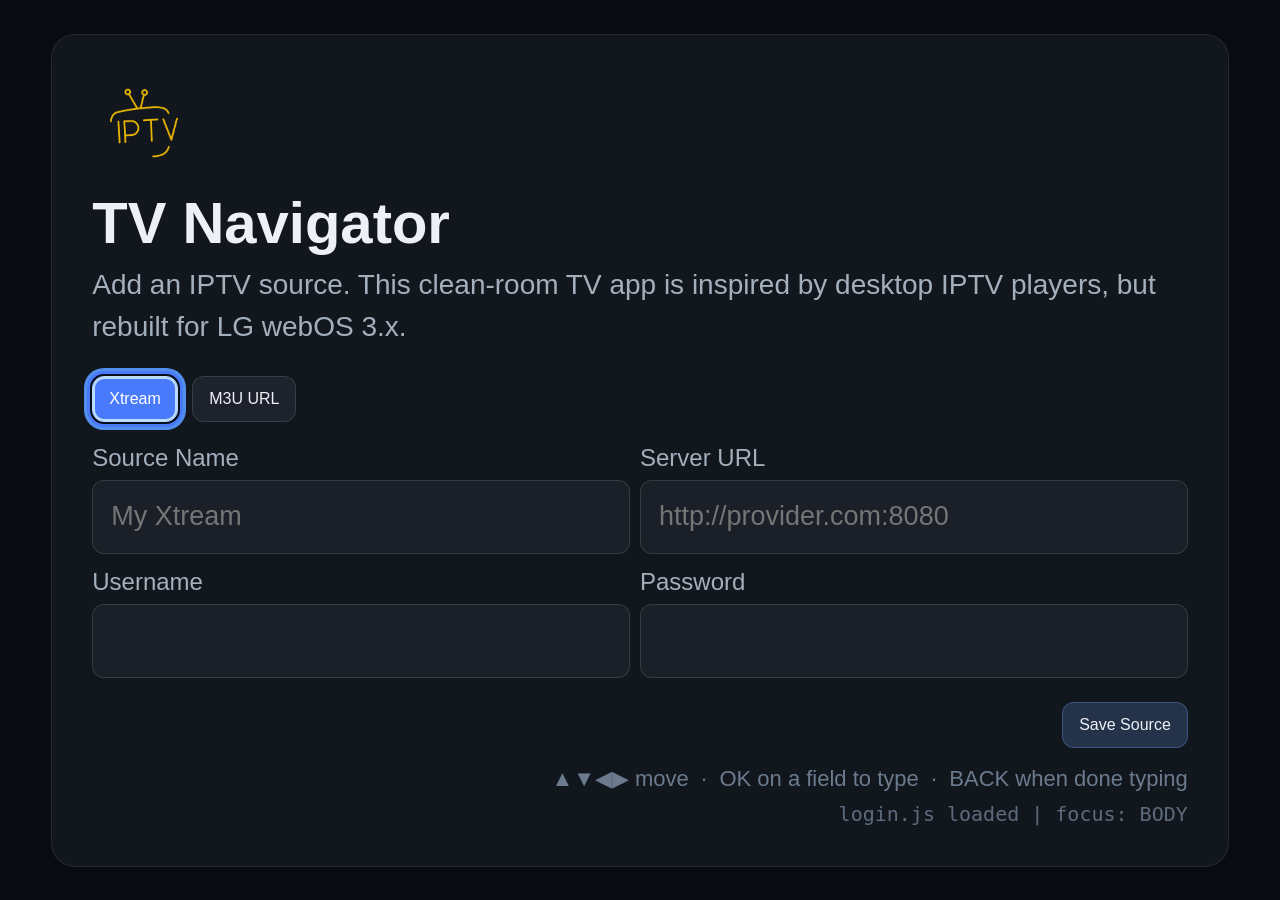
==== index.html @ 977c59f1 "Initial commit: TV Navigator - IPTV player for LG webOS TVs" ====
<!doctype html>
<html lang="en">
  <head>
    <meta charset="UTF-8" />
    <meta name="viewport" content="width=device-width, initial-scale=1" />
    <title>TV Navigator</title>
    <link rel="stylesheet" href="style.css" />
    <!-- On-screen error capture — runs before everything else so any crash is visible on the TV -->
    <script>
      (function () {
        // Collect errors even if the overlay DOM isn't ready yet.
        window.__appErrors = [];

        function showError(msg) {
          window.__appErrors.push(msg);
          try {
            var box = document.getElementById("app-err-overlay");
            if (box) {
              box.style.display = "block";
              var ul = document.getElementById("app-err-list");
              if (ul) {
                var li = document.createElement("li");
                li.textContent = msg;
                ul.appendChild(li);
              }
            }
          } catch (e2) {}
        }

        window.onerror = function (msg, src, line, col) {
          showError("JS ERROR @ " + (src || "?").split("/").pop() + ":" + line + "  " + msg);
          if (window._sd)
            window._sd("ERROR: " + msg + " @ " + (src || "?").split("/").pop() + ":" + line);
          return false;
        };

        // Flush any errors that occurred before the overlay DOM existed.
        window.__flushAppErrors = function () {
          var pending = window.__appErrors;
          window.__appErrors = [];
          for (var i = 0; i < pending.length; i++) {
            showError(pending[i]);
          }
        };
      })();
    </script>
    <script src="polyfills.js"></script>
    <script>
      if (window._sd) window._sd("polyfills OK");
    </script>
    <script src="hls.min.js"></script>
    <script>
      if (window._sd) window._sd("hls.min.js OK");
    </script>
    <script src="mpegts.min.js"></script>
    <script>
      if (window._sd) window._sd("mpegts OK — app.js loading...");
    </script>
    <!-- Redirect to dedicated login page when no source is saved yet -->
    <script>
      (function () {
        try {
          var raw = localStorage.getItem("tvn_sources");
          var arr = raw ? JSON.parse(raw) : [];
          if (!arr || !arr.length) {
            window.location.replace("login.html");
          }
        } catch (e) {
          window.location.replace("login.html");
        }
      })();
    </script>
  </head>
  <body>
    <!-- STATIC diagnostic panel — visible immediately, before any JS runs.
         app.js hides it once init completes successfully. -->
    <div
      id="static-diag"
      style="
        position: fixed;
        top: 0;
        left: 0;
        right: 0;
        bottom: 0;
        z-index: 99999;
        background: #0a0e14;
        padding: 60px 80px;
        overflow-y: auto;
      "
    >
      <div style="color: #4af; font: bold 42px sans-serif; margin-bottom: 24px">TV Navigator</div>
      <div
        id="static-diag-status"
        style="color: #7fffd4; font: 30px monospace; margin-bottom: 20px"
      >
        Loading scripts...
      </div>
      <div style="color: #888; font: 24px sans-serif; margin-bottom: 30px">
        If this stays visible, JavaScript is not running. Check install.
      </div>
      <ul
        id="static-diag-log"
        style="
          list-style: none;
          padding: 0;
          margin: 0;
          font: 26px monospace;
          color: #ffe4b5;
          line-height: 1.8;
        "
      ></ul>
    </div>
    <script>
      (function () {
        function sd(msg) {
          var el = document.getElementById("static-diag-status");
          if (el) el.textContent = msg;
          var ul = document.getElementById("static-diag-log");
          if (ul) {
            var li = document.createElement("li");
            li.textContent = msg;
            ul.appendChild(li);
          }
        }
        window._sd = sd;
        sd("polyfills loading...");
      })();
    </script>

    <!-- On-screen error overlay — flush any errors that fired before this DOM existed -->
    <div
      id="app-err-overlay"
      style="
        display: none;
        position: fixed;
        top: 0;
        left: 0;
        right: 0;
        bottom: 0;
        z-index: 9999;
        background: rgba(0, 0, 0, 0.92);
        overflow-y: auto;
        padding: 40px;
      "
    >
      <div style="color: #ff9aa2; font-size: 34px; font-weight: 700; margin-bottom: 20px">
        TV Navigator — Startup Error
      </div>
      <div style="color: #aaa; font-size: 22px; margin-bottom: 24px">
        Read this off the screen and send it. Press BACK to try dismissing.
      </div>
      <ul
        id="app-err-list"
        style="
          list-style: none;
          padding: 0;
          margin: 0;
          color: #ffcc88;
          font-size: 28px;
          font-family: monospace;
          line-height: 1.7;
        "
      ></ul>
    </div>
    <script>
      if (window.__flushAppErrors) window.__flushAppErrors();
    </script>
    <!--
    SOURCE MODAL COMMENTED OUT — login now handled by login.html (separate page).
    Keeping this markup here for reference / future edit-source re-use.

    <div id="source-modal" class="modal open">
      <div class="modal-card source-card">
        <div class="source-card-head">
          <div>
            <div class="brand-mark">
              <img class="brand-logo" src="new-logo.png" alt="IPTV logo" />
            </div>
            <h1>TV Navigator</h1>
            <p>
              Add an IPTV source. This clean-room TV app is inspired by desktop
              IPTV players, but rebuilt for LG webOS 3.x.
            </p>
          </div>
        </div>
        <div class="modal-tabs">
          <button
            class="tab-btn active focusable"
            type="button"
            data-source-tab="xtream"
            tabindex="0"
          >
            Xtream
          </button>
          <button
            class="tab-btn focusable"
            type="button"
            data-source-tab="m3u"
            tabindex="0"
          >
            M3U URL
          </button>
        </div>
        <div id="source-error" class="source-error"></div>
        <div id="source-form-xtream" class="source-form-block active">
          <div class="field-row">
            <div class="field">
              <label for="src-name">Source Name</label>
              <input
                id="src-name"
                class="focusable"
                type="text"
                tabindex="0"
                placeholder="My Xtream"
              />
            </div>
            <div class="field">
              <label for="src-server">Server URL</label>
              <input
                id="src-server"
                class="focusable"
                type="text"
                tabindex="0"
                placeholder="http://provider.com:8080"
              />
            </div>
          </div>
          <div class="field-row">
            <div class="field">
              <label for="src-user">Username</label>
              <input id="src-user" class="focusable" type="text" tabindex="0" />
            </div>
            <div class="field">
              <label for="src-pass">Password</label>
              <input
                id="src-pass"
                class="focusable"
                type="password"
                tabindex="0"
              />
            </div>
          </div>
        </div>
        <div id="source-form-m3u" class="source-form-block">
          <div class="field-row">
            <div class="field">
              <label for="m3u-name">Source Name</label>
              <input
                id="m3u-name"
                class="focusable"
                type="text"
                tabindex="0"
                placeholder="Remote Playlist"
              />
            </div>
            <div class="field field-wide">
              <label for="m3u-url">M3U URL</label>
              <input
                id="m3u-url"
                class="focusable"
                type="text"
                tabindex="0"
                placeholder="https://example.com/playlist.m3u8"
              />
            </div>
          </div>
          <div class="field-row">
            <div class="field field-wide">
              <label for="m3u-user-agent">Custom User-Agent (optional)</label>
              <input
                id="m3u-user-agent"
                class="focusable"
                type="text"
                tabindex="0"
                placeholder="Mozilla/5.0"
              />
            </div>
          </div>
        </div>
        <div class="modal-actions">
          <button
            id="source-cancel"
            class="btn focusable"
            type="button"
            tabindex="0"
          >
            Close
          </button>
          <button
            id="source-save"
            class="btn primary focusable"
            type="button"
            tabindex="0"
          >
            Save Source
          </button>
        </div>
      </div>
    </div>
    END SOURCE MODAL COMMENT -->

    <!-- Stub elements that app.js still references by ID so it doesn't throw -->
    <div id="source-modal" class="modal" style="display: none" aria-hidden="true">
      <div class="modal-card source-card">
        <div class="modal-tabs" style="display: none">
          <button class="tab-btn active" type="button" data-source-tab="xtream" tabindex="-1">
            Xtream
          </button>
          <button class="tab-btn" type="button" data-source-tab="m3u" tabindex="-1">M3U URL</button>
        </div>
        <div id="source-error" class="source-error"></div>
        <div id="source-form-xtream" class="source-form-block active">
          <div class="field-row">
            <div class="field">
              <input id="src-name" type="text" tabindex="-1" />
            </div>
            <div class="field">
              <input id="src-server" type="text" tabindex="-1" />
            </div>
          </div>
          <div class="field-row">
            <div class="field">
              <input id="src-user" type="text" tabindex="-1" />
            </div>
            <div class="field">
              <input id="src-pass" type="password" tabindex="-1" />
            </div>
          </div>
        </div>
        <div id="source-form-m3u" class="source-form-block">
          <div class="field-row">
            <div class="field">
              <input id="m3u-name" type="text" tabindex="-1" />
            </div>
            <div class="field">
              <input id="m3u-url" type="text" tabindex="-1" />
            </div>
          </div>
          <div class="field-row">
            <div class="field">
              <input id="m3u-user-agent" type="text" tabindex="-1" />
            </div>
          </div>
        </div>
        <div class="modal-actions">
          <button id="source-cancel" class="btn" type="button" tabindex="-1">Close</button>
          <button id="source-save" class="btn primary" type="button" tabindex="-1">
            Save Source
          </button>
        </div>
      </div>
    </div>

    <div id="confirm-modal" class="modal">
      <div class="modal-card confirm-card">
        <h2 id="confirm-title">Confirm action</h2>
        <p id="confirm-message" class="muted"></p>
        <div class="modal-actions confirm-actions">
          <button id="confirm-cancel" class="btn focusable" type="button" tabindex="0">
            Cancel
          </button>
          <button id="confirm-ok" class="btn danger focusable" type="button" tabindex="0">
            Confirm
          </button>
        </div>
      </div>
    </div>

    <div id="app-shell">
      <aside id="rail">
        <div class="rail-brand">
          <img class="brand-logo" src="new-logo.png" alt="IPTV logo" />
        </div>
        <button class="rail-btn focusable active" data-view="home" tabindex="0">
          <span class="ic" aria-hidden="true"
            ><svg class="ic-svg" viewBox="0 0 24 24" focusable="false">
              <path d="M4 11l8-7 8 7"></path>
              <path d="M6.5 10v9h11v-9"></path></svg></span
          ><span>Home</span>
        </button>
        <button class="rail-btn focusable" data-view="live" tabindex="0">
          <span class="ic" aria-hidden="true"
            ><svg class="ic-svg" viewBox="0 0 24 24" focusable="false">
              <rect x="2.5" y="5" width="19" height="13" rx="2"></rect>
              <path d="M10 9.5l5 3-5 3v-6z"></path></svg></span
          ><span>Live</span>
        </button>
        <button class="rail-btn focusable" data-view="movies" tabindex="0">
          <span class="ic" aria-hidden="true"
            ><svg class="ic-svg" viewBox="0 0 24 24" focusable="false">
              <rect x="3" y="5" width="18" height="14" rx="2"></rect>
              <path d="M8 5v14"></path>
              <path d="M16 5v14"></path>
              <path d="M3 12h18"></path></svg></span
          ><span>Movies</span>
        </button>
        <button class="rail-btn focusable" data-view="series" tabindex="0">
          <span class="ic" aria-hidden="true"
            ><svg class="ic-svg" viewBox="0 0 24 24" focusable="false">
              <rect x="4" y="5" width="16" height="3" rx="1"></rect>
              <rect x="4" y="10.5" width="16" height="3" rx="1"></rect>
              <rect x="4" y="16" width="16" height="3" rx="1"></rect></svg></span
          ><span>Series</span>
        </button>
        <button class="rail-btn focusable" data-view="favorites" tabindex="0">
          <span class="ic" aria-hidden="true"
            ><svg class="ic-svg" viewBox="0 0 24 24" focusable="false">
              <path
                d="M12 3.8l2.6 5.2 5.8.9-4.2 4 1 5.7-5.2-2.7-5.2 2.7 1-5.7-4.2-4 5.8-.9z"
              ></path></svg></span
          ><span>Favorites</span>
        </button>
        <button class="rail-btn focusable" data-view="history" tabindex="0">
          <span class="ic" aria-hidden="true"
            ><svg class="ic-svg" viewBox="0 0 24 24" focusable="false">
              <path d="M3 12a9 9 0 1 0 3-6.7"></path>
              <path d="M3 4v4h4"></path>
              <path d="M12 7v5l3 2"></path></svg></span
          ><span>History</span>
        </button>
        <div class="rail-spacer"></div>
        <button class="rail-btn focusable" data-view="settings" tabindex="0">
          <span class="ic" aria-hidden="true"
            ><svg class="ic-svg" viewBox="0 0 24 24" focusable="false">
              <circle cx="12" cy="12" r="3.2"></circle>
              <path d="M12 3v2.2"></path>
              <path d="M12 18.8V21"></path>
              <path d="M3 12h2.2"></path>
              <path d="M18.8 12H21"></path>
              <path d="M5.7 5.7l1.6 1.6"></path>
              <path d="M16.7 16.7l1.6 1.6"></path>
              <path d="M18.3 5.7l-1.6 1.6"></path>
              <path d="M7.3 16.7l-1.6 1.6"></path></svg></span
          ><span>Settings</span>
        </button>
        <button class="rail-btn focusable" id="logout-btn" tabindex="0">
          <span class="ic" aria-hidden="true"
            ><svg class="ic-svg" viewBox="0 0 24 24" focusable="false">
              <path d="M14 4h4a2 2 0 0 1 2 2v12a2 2 0 0 1-2 2h-4"></path>
              <path d="M9 8l-4 4 4 4"></path>
              <path d="M5 12h10"></path></svg></span
          ><span>Exit</span>
        </button>
      </aside>

      <main id="main">
        <header id="topbar">
          <div class="topbar-left">
            <button id="source-menu-btn" class="source-btn focusable" type="button" tabindex="0">
              No source
            </button>
            <div id="source-menu" class="source-menu"></div>
            <div class="search-wrap">
              <span class="search-ic"
                ><svg
                  class="icon-svg"
                  viewBox="0 0 24 24"
                  aria-hidden="true"
                  focusable="false"
                >
                  <circle cx="11" cy="11" r="7"></circle>
                  <path d="M20 20l-4.2-4.2"></path>
                </svg></span
              >
              <input
                id="global-search"
                class="focusable"
                type="text"
                tabindex="0"
                placeholder="Search Movies, Live and Series..."
              />
            </div>
          </div>
          <div class="topbar-right topbar-clock">
            <div id="topbar-time-value" class="topbar-time-value">12:00:00 AM</div>
            <div id="topbar-date-value" class="topbar-date-value">Sun, 1 Jan 1970</div>
          </div>
        </header>

        <div id="sync-progress" class="sync-progress hidden">
          <div class="sync-progress-top">
            <span id="sync-progress-label">Syncing</span>
            <span id="sync-progress-count">0 / 0</span>
          </div>
          <div class="sync-progress-track">
            <div id="sync-progress-fill" class="sync-progress-fill"></div>
          </div>
        </div>

        <section id="workspace"></section>
      </main>
    </div>

    <div id="overlay-player" class="overlay-player">
      <video id="overlay-video" autoplay></video>
      <div id="overlay-status" class="overlay-status"></div>
      <div id="overlay-caption" class="overlay-caption" style="display: none">
        <div class="overlay-caption-inner"></div>
      </div>
      <div id="overlay-head" class="overlay-head">
        <div id="overlay-title">Now Playing</div>
        <div id="overlay-subtitle"></div>
      </div>
      <div id="overlay-controls" class="overlay-controls">
        <div class="overlay-progress">
          <div id="overlay-progress-fill" class="overlay-progress-fill"></div>
        </div>
        <div class="overlay-times">
          <span id="overlay-current-time">00:00</span>
          <span>/</span>
          <span id="overlay-total-time">00:00</span>
        </div>
        <div class="overlay-buttons">
          <button
            id="overlay-prev"
            class="btn icon-only focusable"
            type="button"
            tabindex="0"
            title="Previous"
          >
            ⏮
          </button>
          <button
            id="overlay-rew"
            class="btn icon-only focusable"
            type="button"
            tabindex="0"
            title="Rewind 15 seconds"
          >
            ⏪
          </button>
          <button
            id="overlay-playpause"
            class="btn primary icon-only focusable"
            type="button"
            tabindex="0"
            title="Pause"
          >
            ⏯
          </button>
          <button
            id="overlay-fwd"
            class="btn icon-only focusable"
            type="button"
            tabindex="0"
            title="Forward 15 seconds"
          >
            ⏩
          </button>
          <button
            id="overlay-subtitle-btn"
            class="btn icon-only focusable"
            type="button"
            tabindex="0"
            title="Subtitles"
          >
            CC
          </button>
          <button
            id="overlay-quality-btn"
            class="btn icon-only focusable"
            type="button"
            tabindex="0"
            title="Video quality"
          >
            AUTO
          </button>
          <button
            id="overlay-fullscreen-btn"
            class="btn icon-only focusable"
            type="button"
            tabindex="0"
            title="Fullscreen"
          >
            ⛶
          </button>
          <button
            id="overlay-next"
            class="btn icon-only focusable"
            type="button"
            tabindex="0"
            title="Next"
          >
            ⏭
          </button>
          <button
            id="overlay-favorite"
            class="btn icon-only focusable"
            type="button"
            tabindex="0"
            title="Favorite"
          >
            ☆
          </button>
          <button
            id="overlay-close"
            class="btn icon-only focusable"
            type="button"
            tabindex="0"
            title="Close"
          >
            ✕
          </button>
        </div>
        <div id="overlay-hint" class="overlay-hint">
          Arrow keys move focus · OK activate · CH +/- switch channel · Back close
        </div>
      </div>
    </div>

    <script src="app.js"></script>
  </body>
</html>
---- style.css ----
html,
body {
  margin: 0;
  padding: 0;
  width: 100%;
  height: 100%;
  max-width: 100%;
  max-height: 100%;
  overflow: hidden;
  overscroll-behavior: none;
  background: #10151d;
  color: #edf1f7;
  font-family: "Segoe UI", Arial, sans-serif;
}

* {
  -webkit-box-sizing: border-box;
  box-sizing: border-box;
}

body {
  background:
    radial-gradient(circle at 12% 15%, rgba(48, 92, 148, 0.22), transparent 25%),
    radial-gradient(circle at 80% 0%, rgba(240, 132, 42, 0.16), transparent 20%),
    linear-gradient(180deg, #141923 0%, #0f131a 100%);
}

button,
input {
  font-family: inherit;
}

.focusable:focus,
.rail-btn:focus,
.btn:focus,
.icon-btn:focus,
.source-btn:focus,
.tab-btn:focus,
.channel-card:focus,
.content-card:focus,
.category-btn:focus,
input:focus {
  outline: none;
  border-color: rgba(104, 156, 232, 0.94) !important;
  -webkit-box-shadow: 0 0 0 4px rgba(104, 156, 232, 0.22);
  box-shadow: 0 0 0 4px rgba(104, 156, 232, 0.22);
}

.hidden {
  display: none !important;
}

#app-shell {
  width: 100%;
  height: 100%;
  position: fixed;
  top: 0;
  right: 0;
  bottom: 0;
  left: 0;
  overflow: hidden;
  display: -webkit-box;
  display: -webkit-flex;
  display: flex;
}

#rail {
  width: 136px;
  background: rgba(14, 18, 24, 0.96);
  border-right: 1px solid rgba(255, 255, 255, 0.08);
  display: -webkit-box;
  display: -webkit-flex;
  display: flex;
  -webkit-box-orient: vertical;
  -webkit-flex-direction: column;
  flex-direction: column;
  -webkit-box-align: center;
  -webkit-align-items: center;
  align-items: center;
  padding: 24px 0 14px;
  -webkit-flex-shrink: 0;
  flex-shrink: 0;
  position: -webkit-sticky;
  position: sticky;
  top: 0;
  height: 100vh;
  z-index: 20;
}

.rail-brand,
.brand-mark {
  width: 104px;
  height: 104px;
  border-radius: 16px;
  background: transparent;
  border: none;
  overflow: hidden;
  display: -webkit-box;
  display: -webkit-flex;
  display: flex;
  -webkit-box-pack: center;
  -webkit-justify-content: center;
  justify-content: center;
  -webkit-box-align: center;
  -webkit-align-items: center;
  align-items: center;
}

.brand-logo {
  width: 100%;
  height: 100%;
  object-fit: contain;
  display: block;
  margin: 0 auto;
}

.rail-brand {
  margin-bottom: 16px;
}

.rail-btn {
  width: 108px;
  min-height: 96px;
  margin-bottom: 8px;
  border: 1px solid transparent;
  border-radius: 18px;
  background: transparent;
  color: #9aa2ad;
  cursor: pointer;
  display: -webkit-box;
  display: -webkit-flex;
  display: flex;
  -webkit-box-orient: vertical;
  -webkit-flex-direction: column;
  flex-direction: column;
  -webkit-box-pack: center;
  -webkit-justify-content: center;
  justify-content: center;
  -webkit-box-align: center;
  -webkit-align-items: center;
  align-items: center;
  font-size: 16px;
}

.rail-btn .ic {
  display: -webkit-box;
  display: -webkit-flex;
  display: flex;
  -webkit-box-pack: center;
  -webkit-justify-content: center;
  justify-content: center;
  -webkit-box-align: center;
  -webkit-align-items: center;
  align-items: center;
  font-size: 34px;
  line-height: 1;
  margin-bottom: 6px;
}

.ic-svg,
.icon-svg {
  display: block;
  width: 1em;
  height: 1em;
  stroke: currentColor;
  fill: none;
  stroke-width: 2;
  stroke-linecap: round;
  stroke-linejoin: round;
}

.icon-svg.icon-solid {
  fill: currentColor;
  stroke: none;
}

.rail-btn .ic .ic-svg {
  width: 34px;
  height: 34px;
}

.rail-btn.active {
  color: #f0f4fb;
  background: rgba(75, 97, 139, 0.28);
  border-color: rgba(104, 156, 232, 0.22);
}

.rail-spacer {
  -webkit-flex: 1;
  flex: 1;
}

#main {
  -webkit-flex: 1;
  flex: 1;
  min-width: 0;
  min-height: 0;
  overflow: hidden;
  display: -webkit-box;
  display: -webkit-flex;
  display: flex;
  -webkit-box-orient: vertical;
  -webkit-flex-direction: column;
  flex-direction: column;
}

#topbar {
  height: 88px;
  padding: 0 24px;
  border-bottom: 1px solid rgba(255, 255, 255, 0.08);
  background: rgba(17, 22, 29, 0.92);
  display: -webkit-box;
  display: -webkit-flex;
  display: flex;
  -webkit-box-pack: justify;
  -webkit-justify-content: space-between;
  justify-content: space-between;
  -webkit-box-align: center;
  -webkit-align-items: center;
  align-items: center;
}

.topbar-left,
.topbar-right,
.field-row,
.modal-actions,
.overlay-buttons,
.overlay-times,
.inline-player-actions,
.detail-actions,
.home-hero-row,
.stats-row {
  display: -webkit-box;
  display: -webkit-flex;
  display: flex;
  -webkit-box-align: center;
  -webkit-align-items: center;
  align-items: center;
}

.topbar-left {
  position: relative;
}

.topbar-clock {
  text-align: right;
  -webkit-box-orient: vertical;
  -webkit-box-direction: normal;
  -webkit-flex-direction: column;
  flex-direction: column;
  -webkit-box-align: end;
  -webkit-align-items: flex-end;
  align-items: flex-end;
  min-width: 250px;
}

.topbar-time-value {
  font-size: 28px;
  font-weight: 700;
  color: #eef3ff;
  line-height: 1;
  letter-spacing: 0.5px;
}

.topbar-date-value {
  margin-top: 4px;
  font-size: 14px;
  color: #aeb9c9;
}

.source-btn,
.icon-btn,
.btn,
.tab-btn,
.category-btn,
.segment-btn {
  border: 1px solid rgba(255, 255, 255, 0.12);
  background: rgba(31, 36, 45, 0.96);
  color: #edf1f7;
  border-radius: 12px;
  cursor: pointer;
}

.source-btn {
  width: 300px;
  min-width: 300px;
  height: 54px;
  padding: 0 14px;
  text-align: left;
  font-size: 17px;
}

.search-wrap {
  width: 700px;
  height: 62px;
  margin-left: 10px;
  border-radius: 12px;
  border: 2px solid rgba(255, 255, 255, 0.18);
  background: rgba(23, 27, 35, 0.96);
  display: -webkit-box;
  display: -webkit-flex;
  display: flex;
  -webkit-box-align: center;
  -webkit-align-items: center;
  align-items: center;
  padding: 0 16px;
}

.search-wrap:focus-within {
  border-color: rgba(104, 156, 232, 0.94);
  -webkit-box-shadow: 0 0 0 4px rgba(104, 156, 232, 0.22);
  box-shadow: 0 0 0 4px rgba(104, 156, 232, 0.22);
}

.search-ic {
  color: #dce8ff;
  margin-right: 14px;
  width: 34px;
  height: 100%;
  display: -webkit-box;
  display: -webkit-flex;
  display: flex;
  -webkit-box-align: center;
  -webkit-align-items: center;
  align-items: center;
  -webkit-box-pack: center;
  -webkit-justify-content: center;
  justify-content: center;
  -webkit-flex-shrink: 0;
  flex-shrink: 0;
  font-size: 34px;
  font-weight: 700;
  line-height: 1;
  -webkit-transform: translateY(-1px);
  transform: translateY(-1px);
}

.search-ic .icon-svg {
  width: 30px;
  height: 30px;
  stroke-width: 2.4;
}

#global-search {
  width: 100%;
  height: 100%;
  border: none;
  border-radius: 10px;
  background: transparent;
  color: #edf1f7;
  font-size: 26px;
  padding: 0 8px;
}

#global-search:focus {
  border-color: transparent !important;
  -webkit-box-shadow: none !important;
  box-shadow: none !important;
}

.icon-btn,
.btn,
.tab-btn,
.category-btn,
.segment-btn {
  min-height: 46px;
  padding: 0 16px;
  font-size: 16px;
  /* webOS 3.x: explicit pointer-events ensures magic-remote clicks register */
  pointer-events: auto;
  /* webOS 3.x: nav-selectable hint for spatial navigator */
  -webkit-user-select: none;
  user-select: none;
}

.icon-btn {
  min-width: 46px;
  padding: 0;
  margin-left: 10px;
}

.btn.primary,
.tab-btn.active,
.segment-btn.active {
  background: rgba(62, 88, 137, 0.42);
  border-color: rgba(104, 156, 232, 0.34);
}

.btn.danger {
  background: rgba(145, 46, 58, 0.5);
  border-color: rgba(240, 106, 120, 0.45);
  color: #ffe8eb;
}

#workspace {
  -webkit-flex: 1;
  flex: 1;
  min-height: 0;
  overflow: hidden;
  position: relative;
}

#workspace > .split-layout,
#workspace > .home-wrap,
#workspace > .empty-state,
#workspace > .status-box {
  position: absolute;
  top: 0;
  right: 0;
  bottom: 0;
  left: 0;
}

.sync-progress {
  margin: 12px 24px 0;
  padding: 14px 16px;
  border-radius: 10px;
  border: 1px solid rgba(255, 255, 255, 0.12);
  background: rgba(17, 22, 30, 0.92);
}

.sync-progress-top {
  display: -webkit-box;
  display: -webkit-flex;
  display: flex;
  -webkit-box-pack: justify;
  -webkit-justify-content: space-between;
  justify-content: space-between;
  font-size: 22px;
  color: #c3cbd8;
  margin-bottom: 6px;
}

.sync-progress-track {
  height: 12px;
  border-radius: 999px;
  background: rgba(255, 255, 255, 0.1);
  overflow: hidden;
}

.sync-progress-fill {
  height: 100%;
  width: 0%;
  background: linear-gradient(90deg, #66a8f5, #8fd67d);
}

.empty-state,
.status-box {
  height: 100%;
  display: -webkit-box;
  display: -webkit-flex;
  display: flex;
  -webkit-box-orient: vertical;
  -webkit-flex-direction: column;
  flex-direction: column;
  -webkit-box-pack: center;
  -webkit-justify-content: center;
  justify-content: center;
  -webkit-box-align: center;
  -webkit-align-items: center;
  align-items: center;
  color: #a7b2c0;
  text-align: center;
}

.empty-state p,
.status-box p {
  margin: 0;
  font-size: 28px;
  font-weight: 600;
  line-height: 1.35;
}

.empty-state h2,
.status-box h2 {
  margin: 0 0 8px;
  font-size: 32px;
  color: #eef2f7;
}

.home-wrap {
  padding: 24px;
  height: 100%;
  overflow-y: auto;
}

.home-hero-row {
  margin-bottom: 20px;
}

.hero-panel {
  width: 33%;
  margin-right: 1.5%;
  min-height: 180px;
  border-radius: 20px;
  padding: 24px;
  background: rgba(24, 30, 40, 0.96);
  border: 1px solid rgba(255, 255, 255, 0.08);
}

.hero-panel:last-child {
  margin-right: 0;
}

.hero-panel h2,
.section-title {
  margin: 0 0 8px;
}

.series-page-title {
  font-size: 36px;
  font-weight: 700;
  line-height: 1.18;
}

.hero-panel p,
.section-subtitle,
.muted {
  color: #a4afbc;
}

.stats-row {
  margin-bottom: 22px;
}

.home-top-shell {
  border-radius: 20px;
  border: 1px solid rgba(255, 255, 255, 0.08);
  background:
    linear-gradient(
      160deg,
      rgba(60, 72, 98, 0.18) 0%,
      rgba(30, 34, 47, 0.1) 38%,
      rgba(16, 20, 28, 0.08) 100%
    ),
    rgba(19, 24, 33, 0.9);
  padding: 16px;
  margin-bottom: 20px;
}

.home-top-head {
  display: -webkit-box;
  display: -webkit-flex;
  display: flex;
  -webkit-box-pack: justify;
  -webkit-justify-content: space-between;
  justify-content: space-between;
  -webkit-box-align: center;
  -webkit-align-items: center;
  align-items: center;
  margin-bottom: 14px;
}

.home-top-head-title {
  -webkit-flex: 1;
  flex: 1;
  font-size: 20px;
  font-weight: 700;
  letter-spacing: 0.4px;
  color: #edf1f7;
}

.home-top-expiry {
  display: -webkit-box;
  display: -webkit-flex;
  display: flex;
  -webkit-box-pack: justify;
  -webkit-justify-content: space-between;
  justify-content: space-between;
  -webkit-box-align: center;
  -webkit-align-items: center;
  align-items: center;
  min-width: 330px;
  margin-left: 24px;
  background: rgba(255, 255, 255, 0.06);
  border: 1px solid rgba(255, 255, 255, 0.1);
  border-radius: 10px;
  padding: 10px 16px;
  -webkit-flex-shrink: 0;
  flex-shrink: 0;
}

.home-top-expiry-label {
  font-size: 15px;
  font-weight: 600;
  color: #8a96a8;
  text-transform: uppercase;
  letter-spacing: 0.5px;
}

.home-top-expiry-value {
  font-size: 20px;
  font-weight: 700;
  color: #edf1f7;
}

.home-time-wrap {
  text-align: right;
}

.home-time-value {
  font-size: 36px;
  font-weight: 700;
  color: #f2f6ff;
  line-height: 1;
}

.home-date-value {
  margin-top: 4px;
  font-size: 14px;
  color: #adb8c7;
}

.home-top-grid {
  display: -webkit-box;
  display: -webkit-flex;
  display: flex;
}

.home-top-card {
  width: 32.2%;
  margin-right: 1.7%;
  border-radius: 16px;
  border: 1px solid rgba(255, 255, 255, 0.08);
  background: rgba(20, 25, 36, 0.86);
  padding: 10px;
}

.home-top-card:last-child {
  margin-right: 0;
}

.home-top-open {
  position: relative;
  width: 100%;
  min-height: 116px;
  border: 1px solid rgba(255, 255, 255, 0.08);
  border-radius: 12px;
  background: rgba(14, 19, 28, 0.82);
  color: #edf1f7;
  text-align: left;
  padding: 12px 68px 12px 12px;
}

.home-top-title {
  font-size: 18px;
  font-weight: 700;
  letter-spacing: 0.35px;
  color: #d7deeb;
}

.home-top-title-row {
  display: -webkit-box;
  display: -webkit-flex;
  display: flex;
  -webkit-box-align: center;
  -webkit-align-items: center;
  align-items: center;
}

.home-top-icon {
  width: 44px;
  height: 44px;
  border: none;
  background: transparent;
  margin-right: 10px;
  font-size: 30px;
  color: #dce9ff;
  line-height: 42px;
  text-align: center;
}

.home-top-icon .icon-svg {
  width: 100%;
  height: 100%;
}

.home-top-icon-right {
  position: absolute;
  right: 12px;
  top: 50%;
  width: 58px;
  height: 58px;
  margin-right: 0;
  font-size: 38px;
  line-height: 56px;
  -webkit-transform: translateY(-50%);
  transform: translateY(-50%);
}

.home-top-count {
  margin-top: 10px;
  font-size: 34px;
  font-weight: 800;
  color: #ffffff;
  line-height: 1;
}

.home-top-meta {
  margin-top: 10px;
  font-size: 13px;
  color: #9facbe;
}

.home-top-meta-ic {
  display: inline-block;
  margin-right: 6px;
  font-size: 12px;
  color: #8bb6ff;
  vertical-align: baseline;
}

.home-top-meta-ic .icon-svg {
  width: 12px;
  height: 12px;
  vertical-align: -2px;
}

.home-top-refresh {
  width: 100%;
  margin-top: 8px;
  min-height: 40px;
  font-size: 18px;
  font-weight: 700;
  display: -webkit-box;
  display: -webkit-flex;
  display: flex;
  -webkit-box-pack: center;
  -webkit-justify-content: center;
  justify-content: center;
  -webkit-box-align: center;
  -webkit-align-items: center;
  align-items: center;
}

.home-top-refresh .icon-svg,
.section-toolbar .btn .icon-svg {
  width: 16px;
  height: 16px;
}

.stat-card {
  width: 24%;
  margin-right: 1.333%;
  border-radius: 18px;
  padding: 16px;
  background: rgba(20, 26, 35, 0.92);
  border: 1px solid rgba(255, 255, 255, 0.08);
}

.stat-card:last-child {
  margin-right: 0;
}

.stat-value {
  font-size: 28px;
  font-weight: 700;
}

.shelf {
  margin-bottom: 20px;
}

.shelf-head {
  display: -webkit-box;
  display: -webkit-flex;
  display: flex;
  -webkit-box-pack: justify;
  -webkit-justify-content: space-between;
  justify-content: space-between;
  margin-bottom: 10px;
}

.shelf-row,
.episode-row {
  display: -webkit-box;
  display: -webkit-flex;
  display: flex;
  overflow-x: auto;
  padding: 12px 12px 12px;
}

.shelf-row .poster-card,
.episode-row .poster-card {
  -webkit-flex: 0;
  -webkit-flex-basis: 196px;
  flex: 0 0 196px;
  -webkit-flex-shrink: 0;
  flex-shrink: 0;
}

.shelf-row::-webkit-scrollbar,
.episode-row::-webkit-scrollbar,
.category-pane::-webkit-scrollbar,
.list-pane::-webkit-scrollbar,
.detail-pane::-webkit-scrollbar,
.modal-card::-webkit-scrollbar,
.home-wrap::-webkit-scrollbar,
.grid-pane::-webkit-scrollbar,
.source-menu::-webkit-scrollbar {
  width: 0;
  height: 0;
}

.split-layout {
  height: 100%;
  min-height: 0;
  overflow: hidden;
  display: -webkit-box;
  display: -webkit-flex;
  display: flex;
}

.category-pane {
  width: 320px;
  -webkit-flex-shrink: 0;
  flex-shrink: 0;
  min-height: 0;
  overflow: hidden;
  display: -webkit-box;
  display: -webkit-flex;
  display: flex;
  -webkit-box-orient: vertical;
  -webkit-flex-direction: column;
  flex-direction: column;
  padding: 14px 12px;
  border-right: 1px solid rgba(255, 255, 255, 0.08);
  background: rgba(19, 24, 31, 0.84);
}

/* Pane headers stay pinned; only .pane-scroll bodies move. */
.category-pane > .section-toolbar,
.list-pane > .section-toolbar,
.category-pane > .category-search-wrap {
  -webkit-flex-shrink: 0;
  flex-shrink: 0;
}

.pane-scroll {
  -webkit-box-flex: 1;
  -webkit-flex: 1 1 auto;
  flex: 1 1 auto;
  min-height: 0;
  overflow-y: auto;
  overflow-x: hidden;
  overscroll-behavior: contain;
}

.pane-scroll::-webkit-scrollbar {
  width: 0;
  height: 0;
}

.category-search-wrap {
  display: none;
  margin: 0 0 10px;
}

.category-search-input {
  width: 100%;
  height: 44px;
  border-radius: 12px;
  border: 1px solid rgba(255, 255, 255, 0.12);
  background: rgba(17, 22, 30, 0.95);
  color: #edf1f7;
  font-size: 16px;
  padding: 0 12px;
}

.list-pane {
  width: 500px;
  -webkit-flex-shrink: 0;
  flex-shrink: 0;
  min-height: 0;
  overflow: hidden;
  display: -webkit-box;
  display: -webkit-flex;
  display: flex;
  -webkit-box-orient: vertical;
  -webkit-flex-direction: column;
  flex-direction: column;
  padding: 12px;
  border-right: 1px solid rgba(255, 255, 255, 0.08);
}

.detail-pane,
.grid-pane {
  -webkit-flex: 1;
  flex: 1;
  min-width: 0;
  min-height: 0;
  overflow-y: auto;
  overscroll-behavior: contain;
  padding: 12px;
}

.detail-pane {
  background: rgba(18, 23, 30, 0.52);
  position: relative;
  display: -webkit-box;
  display: -webkit-flex;
  display: flex;
  -webkit-box-orient: vertical;
  -webkit-flex-direction: column;
  flex-direction: column;
}

/* Must stay non-sticky: sticky promotes a composited layer and webOS 3.x then
   fails to punch the hardware video plane through (black picture, audio only). */
.detail-pane .player-panel {
  position: relative;
  top: 0;
  z-index: 4;
}

/* Live pane scrolls through its own EPG panel, so it must not be a scroll
   container itself - scrolling/translucent ancestors also break the video plane. */
.detail-pane.live-detail-pane {
  overflow: visible;
  background: transparent;
}

#live-detail {
  -webkit-flex: 1;
  flex: 1;
  min-height: 0;
  display: -webkit-box;
  display: -webkit-flex;
  display: flex;
  -webkit-box-orient: vertical;
  -webkit-flex-direction: column;
  flex-direction: column;
}

#live-detail .player-panel {
  -webkit-flex-shrink: 0;
  flex-shrink: 0;
}

#live-detail .epg-panel {
  -webkit-flex: 1;
  flex: 1;
  min-height: 0;
  overflow-y: auto;
  overscroll-behavior: contain;
}

.category-btn {
  width: 100%;
  min-height: 58px;
  margin-bottom: 8px;
  padding: 0 12px;
  text-align: left;
  display: -webkit-box;
  display: -webkit-flex;
  display: flex;
  -webkit-box-pack: justify;
  -webkit-justify-content: space-between;
  justify-content: space-between;
  -webkit-box-align: center;
  -webkit-align-items: center;
  align-items: center;
}

.category-btn.active {
  background: rgba(73, 108, 170, 0.42);
  border-color: rgba(130, 180, 245, 0.75);
  -webkit-box-shadow: 0 0 0 3px rgba(130, 180, 245, 0.24);
  box-shadow: 0 0 0 3px rgba(130, 180, 245, 0.24);
}

.category-label {
  display: block;
  color: #edf1f7;
  font-size: 18px;
  padding-right: 10px;
  white-space: nowrap;
  overflow: hidden;
  text-overflow: ellipsis;
}

.category-count {
  color: #ffffff;
  font-size: 15px;
  font-weight: 700;
  -webkit-flex-shrink: 0;
  flex-shrink: 0;
}

.section-toolbar {
  display: -webkit-box;
  display: -webkit-flex;
  display: flex;
  -webkit-box-pack: justify;
  -webkit-justify-content: space-between;
  justify-content: space-between;
  -webkit-box-align: center;
  -webkit-align-items: center;
  align-items: center;
  margin-bottom: 12px;
}

.channel-card,
.content-card {
  width: 100%;
  min-height: 82px;
  margin-bottom: 10px;
  padding: 10px 12px;
  border-radius: 16px;
  border: 1px solid rgba(255, 255, 255, 0.08);
  background: rgba(25, 31, 40, 0.96);
  color: #edf1f7;
  cursor: pointer;
  text-align: left;
}

.channel-card.active,
.content-card.active {
  background: rgba(73, 108, 170, 0.42);
  border-color: rgba(130, 180, 245, 0.75);
  -webkit-box-shadow: 0 0 0 3px rgba(130, 180, 245, 0.24);
  box-shadow: 0 0 0 3px rgba(130, 180, 245, 0.24);
}

.channel-card-top,
.content-card-top,
.epg-card-top,
.source-item {
  display: -webkit-box;
  display: -webkit-flex;
  display: flex;
  -webkit-box-align: center;
  -webkit-align-items: center;
  align-items: center;
}

.source-item-main {
  -webkit-flex: 1;
  flex: 1;
  min-width: 0;
}

.source-item-actions {
  display: -webkit-box;
  display: -webkit-flex;
  display: flex;
  -webkit-flex-shrink: 0;
  flex-shrink: 0;
  margin-left: 12px;
}

.source-item-actions .btn {
  margin-left: 8px;
}

.logo-box {
  position: relative;
  width: 58px;
  height: 58px;
  margin-right: 14px;
  border-radius: 12px;
  background: rgba(14, 20, 30, 0.82);
  overflow: hidden;
  display: -webkit-box;
  display: -webkit-flex;
  display: flex;
  -webkit-box-align: center;
  -webkit-align-items: center;
  align-items: center;
  -webkit-box-pack: center;
  -webkit-justify-content: center;
  justify-content: center;
  padding: 0;
  -webkit-flex-shrink: 0;
  flex-shrink: 0;
}

.logo-box img {
  position: relative;
  z-index: 1;
  width: 100%;
  height: 100%;
  object-fit: contain;
  object-position: center center;
  display: block;
}

.logo-fallback {
  position: absolute;
  color: #dce7f5;
  font-size: 20px;
  font-weight: 700;
  letter-spacing: 1px;
}

.card-main {
  -webkit-flex: 1;
  flex: 1;
  min-width: 0;
}

.card-title {
  font-size: 24px;
  font-weight: 600;
  white-space: nowrap;
  overflow: hidden;
  text-overflow: ellipsis;
}

.card-subtitle,
.epg-meta,
.source-subline,
.inline-meta,
.overlay-status,
.section-count {
  color: #a4afbc;
  font-size: 16px;
}

.card-subtitle,
.poster-meta {
  display: none;
}

.progress-track {
  height: 5px;
  margin-top: 8px;
  border-radius: 999px;
  background: rgba(255, 255, 255, 0.08);
  overflow: hidden;
}

.progress-fill,
.overlay-progress-fill {
  height: 100%;
  background: linear-gradient(90deg, #69a4f2, #8f6cf6);
}

.player-panel,
.detail-card,
.epg-panel {
  border-radius: 18px;
  border: 1px solid rgba(255, 255, 255, 0.08);
  background: rgba(26, 32, 40, 0.94);
}

/* No rounding/clipping/translucency around the inline video: webOS composites it
   on a hardware plane and any clip or non-opaque ancestor yields a black frame. */
.player-panel {
  overflow: visible;
  margin-bottom: 12px;
  border-radius: 0;
  background: #000;
}

.inline-video-wrap {
  position: relative;
  height: 440px;
  overflow: visible;
  border-radius: 0;
  background: #000;
}

.inline-video-wrap video,
#overlay-video {
  display: block;
  width: 100%;
  height: 100%;
  border-radius: 0;
  background: transparent;
  -webkit-transform: none;
  transform: none;
}

.inline-video-empty {
  position: absolute;
  top: 0;
  right: 0;
  bottom: 0;
  left: 0;
  display: -webkit-box;
  display: -webkit-flex;
  display: flex;
  -webkit-box-orient: vertical;
  -webkit-flex-direction: column;
  flex-direction: column;
  -webkit-box-pack: center;
  -webkit-justify-content: center;
  justify-content: center;
  -webkit-box-align: center;
  -webkit-align-items: center;
  align-items: center;
  background: linear-gradient(180deg, rgba(9, 13, 18, 0.42), rgba(10, 12, 18, 0.82));
  color: #a7b2c0;
}

.inline-video-empty p {
  margin: 0;
  font-size: 32px;
  font-weight: 700;
  line-height: 1.3;
}

.inline-overlay-controls {
  position: absolute;
  left: 14px;
  right: 14px;
  bottom: 14px;
  display: -webkit-box;
  display: -webkit-flex;
  display: flex;
  gap: 10px;
  z-index: 4;
}

.inline-overlay-controls .btn.icon-only {
  min-width: 62px;
  height: 48px;
  padding: 0;
  font-size: 21px;
  border-radius: 10px;
  background: rgba(17, 24, 34, 0.9);
}

.inline-overlay-controls .btn.icon-only .icon-svg {
  width: 22px;
  height: 22px;
  margin: 0 auto;
}

.inline-player-bar,
.detail-card,
.epg-panel,
.modal-card,
.overlay-controls {
  padding: 14px;
}

.inline-player-bar h2,
.detail-card h2,
.epg-panel h2 {
  margin: 0 0 6px;
}

.inline-player-actions .btn,
.detail-actions .btn {
  margin-right: 10px;
}

.inline-player-actions .btn:last-child,
.detail-actions .btn:last-child {
  margin-right: 0;
}

.settings-page {
  display: -webkit-box;
  display: -webkit-flex;
  display: flex;
  -webkit-flex-wrap: wrap;
  flex-wrap: wrap;
  -webkit-align-content: flex-start;
  align-content: flex-start;
}

.settings-page .detail-card {
  width: 48%;
  min-height: 0;
  margin-bottom: 18px;
}

.settings-page .detail-card:first-child {
  width: 100%;
  margin-right: 0;
}

.settings-page .detail-card:nth-child(even) {
  margin-right: 4%;
}

.settings-page .detail-actions {
  -webkit-flex-wrap: wrap;
  flex-wrap: wrap;
}

.settings-page .settings-input-label {
  width: 100%;
}

.settings-page .settings-text-input {
  width: 100%;
}

.settings-radio-group {
  margin-top: 14px;
  display: -webkit-box;
  display: -webkit-flex;
  display: flex;
  -webkit-box-orient: vertical;
  -webkit-box-direction: normal;
  -webkit-flex-direction: column;
  flex-direction: column;
  -webkit-flex-wrap: wrap;
  flex-wrap: wrap;
  gap: 10px;
}

.settings-radio-option {
  display: -webkit-box;
  display: -webkit-flex;
  display: flex;
  -webkit-box-align: center;
  -webkit-align-items: center;
  align-items: center;
  min-height: 76px;
  padding: 0 20px;
  border-radius: 10px;
  border: 2px solid rgba(255, 255, 255, 0.14);
  background: rgba(23, 30, 40, 0.9);
  cursor: pointer;
  width: 100%;
  font-size: 23px;
  font-weight: 600;
}

.settings-radio-option input {
  position: absolute;
  opacity: 0;
  width: 0;
  height: 0;
  pointer-events: none;
}

.settings-radio-dot {
  position: relative;
  -webkit-box-ordinal-group: 3;
  -webkit-order: 2;
  order: 2;
  width: 64px;
  height: 36px;
  margin-left: auto;
  border-radius: 999px;
  border: none;
  background: rgba(157, 172, 196, 0.35);
  -webkit-flex-shrink: 0;
  flex-shrink: 0;
}

.settings-radio-dot:after {
  position: absolute;
  top: 4px;
  left: 4px;
  width: 28px;
  height: 28px;
  border-radius: 999px;
  background: #ffffff;
  content: "";
  -webkit-transition: left 160ms ease;
  transition: left 160ms ease;
}

.settings-radio-option input:checked + .settings-radio-dot {
  background: #4f9ff3;
}

.settings-radio-option input:checked + .settings-radio-dot:after {
  left: 32px;
}

.epg-card {
  border-radius: 16px;
  border: 1px solid rgba(255, 255, 255, 0.08);
  background: rgba(21, 27, 35, 0.94);
  padding: 12px;
  margin-bottom: 10px;
}

.epg-card.live-now {
  background: rgba(60, 84, 135, 0.26);
  border-color: rgba(104, 156, 232, 0.24);
}

.pill-live {
  display: inline-block;
  padding: 2px 8px;
  border-radius: 999px;
  background: rgba(243, 87, 99, 0.18);
  color: #f79aa3;
  font-size: 11px;
  margin-left: 8px;
}

.grid-wrap {
  display: -webkit-box;
  display: -webkit-flex;
  display: flex;
  -webkit-flex-wrap: wrap;
  flex-wrap: wrap;
}

.poster-card {
  width: 196px;
  min-height: 352px;
  margin-right: 12px;
  margin-bottom: 12px;
  border-radius: 0;
  padding: 0;
  border: 1px solid rgba(255, 255, 255, 0.08);
  background: linear-gradient(180deg, rgba(24, 30, 40, 0.96) 0%, rgba(21, 26, 35, 0.96) 100%);
  overflow: hidden;
  -webkit-flex-shrink: 0;
  flex-shrink: 0;
}

.poster-card .poster {
  height: 264px;
  background: rgba(20, 26, 35, 0.95);
  overflow: hidden;
  position: relative;
}

.poster-card:not(.poster-card--live) .poster {
  display: -webkit-box;
  display: -webkit-flex;
  display: flex;
  -webkit-box-pack: center;
  -webkit-justify-content: center;
  justify-content: center;
  -webkit-box-align: center;
  -webkit-align-items: center;
  align-items: center;
  padding: 0;
  background: rgba(20, 26, 35, 0.95);
}

.poster-badge {
  position: absolute;
  z-index: 2;
  left: 10px;
  top: 10px;
  padding: 4px 8px;
  border-radius: 999px;
  background: rgba(8, 14, 22, 0.84);
  color: #ffffff;
  font-size: 12px;
  font-weight: 700;
}

.poster-badge--favorite {
  background: rgba(242, 168, 54, 0.94);
  color: #11161d;
}

.poster-badge--resume {
  top: 42px;
  background: rgba(104, 156, 232, 0.94);
}

.poster-badge--rating {
  left: auto;
  right: 10px;
  top: 10px;
  background: rgba(13, 20, 30, 0.9);
  color: #ffd569;
}

.poster-card:not(.poster-card--live) .poster img {
  width: 100%;
  height: 100%;
  display: block;
  -webkit-object-fit: contain;
  object-fit: contain;
  -webkit-object-position: center top;
  object-position: center top;
  background: #080b12;
}

.poster-card--live .poster {
  display: -webkit-box;
  display: -webkit-flex;
  display: flex;
  -webkit-box-pack: center;
  -webkit-justify-content: center;
  justify-content: center;
  -webkit-box-align: center;
  -webkit-align-items: center;
  align-items: center;
  padding: 12px;
  background: rgba(20, 26, 35, 0.95);
}

.poster-card--live .poster img {
  width: 100%;
  height: 100%;
  display: block;
  -webkit-object-fit: contain;
  object-fit: contain;
  -webkit-object-position: center top;
  object-position: center top;
}

.poster-card--title-overlay .poster {
  height: 350px;
}

.poster-card--title-overlay .poster img {
  object-fit: contain;
  background: #080b12;
}

.poster-title-overlay {
  position: absolute;
  right: 0;
  bottom: 0;
  left: 0;
  min-height: 68px;
  padding: 12px 12px 10px;
  background: rgba(0, 0, 0, 0.16);
  color: #ffffff;
  font-size: 18px;
  font-weight: 700;
  line-height: 1.28;
  text-align: left;
  text-shadow: 0 1px 3px #000000;
}

.poster-card .poster-body {
  padding: 10px 10px 12px;
  min-height: 86px;
}

.poster-title {
  font-size: 16px;
  line-height: 1.34;
  min-height: 43px;
  max-height: 43px;
  overflow: hidden;
  display: -webkit-box;
  -webkit-line-clamp: 2;
  -webkit-box-orient: vertical;
}

.poster-meta {
  margin-top: 6px;
  font-size: 12px;
  line-height: 1.35;
  min-height: 32px;
  max-height: 32px;
  overflow: hidden;
  display: -webkit-box;
  -webkit-line-clamp: 2;
  -webkit-box-orient: vertical;
  color: #9fa9b5;
}

body.tvn-density-premium .shelf-row .poster-card,
body.tvn-density-premium .episode-row .poster-card {
  -webkit-flex-basis: 220px;
  flex-basis: 220px;
}

body.tvn-density-premium .poster-card {
  width: 220px;
  min-height: 398px;
  margin-right: 14px;
  margin-bottom: 14px;
  border-radius: 0;
}

body.tvn-density-premium .poster-card .poster {
  height: 298px;
}

body.tvn-density-premium .poster-card--title-overlay .poster {
  height: 396px;
}

body.tvn-density-premium .poster-card .poster-body {
  padding: 12px;
  min-height: 96px;
}

body.tvn-density-premium .poster-title {
  font-size: 18px;
  line-height: 1.32;
  min-height: 48px;
  max-height: 48px;
}

body.tvn-density-premium .poster-meta {
  margin-top: 8px;
  font-size: 13px;
  min-height: 35px;
  max-height: 35px;
}

body.tvn-density-premium .poster-card--live .poster {
  padding: 14px;
}

.modal {
  position: fixed;
  top: 0;
  right: 0;
  bottom: 0;
  left: 0;
  display: none;
  z-index: 500;
  background: rgba(8, 11, 16, 0.86);
  -webkit-box-pack: center;
  -webkit-justify-content: center;
  justify-content: center;
  -webkit-box-align: center;
  -webkit-align-items: center;
  align-items: center;
}

.modal.open {
  display: -webkit-box;
  display: -webkit-flex;
  display: flex;
}

.movie-detail-modal {
  z-index: 650;
  background: #0b0d11;
}

.movie-detail-shell {
  position: relative;
  width: 100%;
  height: 100%;
  overflow-y: auto;
  color: #f6f9ff;
}

.mv-hero {
  position: absolute;
  top: 0;
  right: 0;
  left: 0;
  height: 620px;
  overflow: hidden;
  background: #10141b;
}

.mv-hero img {
  display: block;
  width: 100%;
  height: 100%;
  object-fit: cover;
  object-position: center 28%;
}

.mv-hero-fade,
.mv-hero-fade-left {
  position: absolute;
  top: 0;
  right: 0;
  bottom: 0;
  left: 0;
}

.mv-hero-fade {
  background: linear-gradient(
    to bottom,
    rgba(11, 13, 17, 0.35) 0%,
    rgba(11, 13, 17, 0.72) 45%,
    rgba(11, 13, 17, 0.96) 82%,
    #0b0d11 100%
  );
}

.mv-hero-fade-left {
  background: linear-gradient(
    to right,
    #0b0d11 0%,
    rgba(11, 13, 17, 0.86) 32%,
    rgba(11, 13, 17, 0.1) 78%,
    rgba(11, 13, 17, 0) 100%
  );
}

.mv-body {
  position: relative;
  padding: 34px 60px 60px;
}

.mv-back {
  width: 68px;
  height: 68px;
  margin-bottom: 34px;
  padding: 0;
  border: 1px solid rgba(255, 255, 255, 0.14);
  border-radius: 999px;
  background: rgba(20, 25, 34, 0.72);
  color: #f6f9ff;
  cursor: pointer;
  display: -webkit-box;
  display: -webkit-flex;
  display: flex;
  -webkit-box-align: center;
  -webkit-align-items: center;
  align-items: center;
  -webkit-box-pack: center;
  -webkit-justify-content: center;
  justify-content: center;
}

.mv-back .icon-svg {
  width: 30px;
  height: 30px;
}

.mv-main {
  display: -webkit-box;
  display: -webkit-flex;
  display: flex;
  -webkit-align-items: flex-start;
  align-items: flex-start;
}

.mv-poster-col {
  width: 250px;
  -webkit-flex-shrink: 0;
  flex-shrink: 0;
  margin-right: 46px;
}

.mv-poster {
  width: 250px;
  height: 370px;
  overflow: hidden;
  border-radius: 14px;
  background: #080b12;
  box-shadow: 0 18px 44px rgba(0, 0, 0, 0.55);
}

.mv-poster img,
.movie-detail-poster-empty {
  display: block;
  width: 100%;
  height: 100%;
  object-fit: cover;
}

.movie-detail-poster-empty {
  display: -webkit-box;
  display: -webkit-flex;
  display: flex;
  -webkit-box-align: center;
  -webkit-align-items: center;
  align-items: center;
  -webkit-box-pack: center;
  -webkit-justify-content: center;
  justify-content: center;
  color: #aeb9c9;
}

.movie-detail-rating {
  margin-top: 16px;
  font-size: 20px;
  font-weight: 700;
  color: #f6f9ff;
  text-align: center;
}

.movie-stars {
  display: block;
  color: #ffd569;
  font-size: 30px;
  letter-spacing: 4px;
  text-align: center;
}

.mv-content {
  -webkit-flex: 1;
  flex: 1;
  min-width: 0;
  padding-top: 6px;
}

.mv-title {
  margin: 0 0 20px;
  font-size: 62px;
  font-weight: 700;
  line-height: 1.06;
  letter-spacing: -0.5px;
}

.mv-chips {
  margin-bottom: 22px;
}

.mv-chip {
  display: inline-block;
  margin: 0 10px 10px 0;
  padding: 9px 18px;
  border: 1px solid rgba(255, 255, 255, 0.13);
  border-radius: 10px;
  background: rgba(255, 255, 255, 0.06);
  color: #dbe3ee;
  font-size: 20px;
  line-height: 1.15;
  white-space: nowrap;
}

.mv-chip-star {
  border-color: rgba(255, 213, 105, 0.42);
  background: rgba(255, 213, 105, 0.12);
  color: #ffd569;
  font-weight: 700;
}

.mv-plot {
  max-width: 1000px;
  margin: 0 0 26px;
  color: #aab4c2;
  font-size: 22px;
  line-height: 1.5;
}

.mv-meta {
  display: -webkit-box;
  display: -webkit-flex;
  display: flex;
  -webkit-flex-wrap: wrap;
  flex-wrap: wrap;
  margin-bottom: 32px;
}

.mv-meta-item {
  max-width: 520px;
  margin: 0 60px 14px 0;
}

.mv-meta-item span {
  display: block;
  margin-bottom: 6px;
  color: #7f8a99;
  font-size: 17px;
}

.mv-meta-item b {
  display: block;
  font-size: 21px;
  font-weight: 600;
  line-height: 1.3;
}

.mv-actions {
  display: -webkit-box;
  display: -webkit-flex;
  display: flex;
  -webkit-flex-wrap: wrap;
  flex-wrap: wrap;
  -webkit-box-align: center;
  -webkit-align-items: center;
  align-items: center;
  margin-bottom: 34px;
}

.mv-btn {
  position: relative;
  display: -webkit-inline-box;
  display: -webkit-inline-flex;
  display: inline-flex;
  -webkit-box-align: center;
  -webkit-align-items: center;
  align-items: center;
  -webkit-box-pack: center;
  -webkit-justify-content: center;
  justify-content: center;
  min-width: 210px;
  height: 76px;
  margin: 0 18px 14px 0;
  padding: 0 30px;
  border: 0;
  border-radius: 12px;
  font-size: 24px;
  font-weight: 700;
  line-height: 1;
  cursor: pointer;
}

.mv-btn .icon-svg {
  width: 26px;
  height: 26px;
  margin-right: 14px;
  -webkit-flex-shrink: 0;
  flex-shrink: 0;
}

#movie-detail-favorite .icon-svg.icon-solid {
  color: #ffd569;
}

.mv-btn-light {
  background: #ffffff;
  color: #10141c;
}

.mv-progress {
  position: absolute;
  right: 10px;
  bottom: 8px;
  left: 10px;
  height: 4px;
  overflow: hidden;
  border-radius: 3px;
  background: rgba(16, 20, 28, 0.22);
}

.mv-progress b {
  display: block;
  height: 100%;
  background: #e5484d;
}

.mv-btn-dim {
  background: rgba(255, 255, 255, 0.14);
  color: #f2f6fc;
}

.mv-btn-accent {
  background: #2f7ee0;
  color: #ffffff;
}

.movie-detail-cast h2 {
  margin: 0 0 10px;
  font-size: 26px;
  font-weight: 700;
}

.movie-cast-row {
  display: -webkit-box;
  display: -webkit-flex;
  display: flex;
  overflow-x: auto;
  padding: 8px 8px 12px;
}

.movie-cast-person {
  width: 116px;
  margin-right: 18px;
  -webkit-flex-shrink: 0;
  flex-shrink: 0;
  color: #eaf1fa;
  font-size: 16px;
  line-height: 1.25;
  text-align: center;
}

.movie-cast-photo {
  position: relative;
  width: 88px;
  height: 88px;
  margin: 0 auto 8px;
  overflow: hidden;
  border: 2px solid rgba(158, 228, 255, 0.58);
  border-radius: 999px;
  background: #17254a;
  display: -webkit-box;
  display: -webkit-flex;
  display: flex;
  -webkit-box-align: center;
  -webkit-align-items: center;
  align-items: center;
  -webkit-box-pack: center;
  -webkit-justify-content: center;
  justify-content: center;
  font-size: 34px;
  font-weight: 700;
}

.movie-cast-photo img {
  position: absolute;
  top: 0;
  right: 0;
  bottom: 0;
  left: 0;
  width: 100%;
  height: 100%;
  object-fit: cover;
}

.modal-card {
  width: 1440px;
  max-width: 92%;
  max-height: 92%;
  /* overflow-y:auto lets webOS 3.x scroll container steal arrow keys; use visible instead */
  overflow-y: visible;
  overflow-x: visible;
  border-radius: 24px;
  background: rgba(19, 24, 31, 0.98);
  border: 1px solid rgba(255, 255, 255, 0.08);
  padding: 22px;
}

.confirm-card {
  width: 760px;
  max-width: 84%;
  padding: 30px;
}

.confirm-card h2 {
  margin: 0;
  font-size: 44px;
}

.confirm-card p {
  margin-top: 14px;
  font-size: 24px;
  line-height: 1.45;
}

.confirm-actions {
  margin-top: 24px;
}

.source-card-head h1 {
  margin: 12px 0 8px;
  font-size: 58px;
}

.source-card-head p {
  margin: 0;
  color: #a4afbc;
  line-height: 1.5;
  font-size: 28px;
}

.modal-tabs {
  margin-top: 22px;
  margin-bottom: 18px;
}

.tab-btn {
  margin-right: 10px;
}

.source-form-block {
  display: none;
}

.source-form-block.active {
  display: block;
}

.field-row {
  margin-bottom: 14px;
}

.field {
  width: 50%;
  padding-right: 10px;
}

.field:last-child {
  padding-right: 0;
}

.field-wide {
  width: 100%;
}

.field label {
  display: block;
  margin-bottom: 8px;
  color: #a4afbc;
  font-size: 24px;
}

.field input {
  width: 100%;
  height: 74px;
  border-radius: 12px;
  border: 1px solid rgba(255, 255, 255, 0.12);
  background: rgba(28, 33, 41, 0.96);
  color: #edf1f7;
  padding: 0 18px;
  font-size: 27px;
}

.modal-actions {
  margin-top: 20px;
  -webkit-box-pack: end;
  -webkit-justify-content: flex-end;
  justify-content: flex-end;
}

.modal-actions .btn {
  margin-left: 10px;
}

.source-error {
  display: none;
  margin-bottom: 14px;
  border-radius: 12px;
  padding: 12px;
  background: rgba(166, 44, 56, 0.16);
  color: #f5aab1;
}

.source-error.show {
  display: block;
}

.source-menu {
  position: absolute;
  top: 56px;
  left: 0;
  width: 300px;
  max-height: 360px;
  overflow-y: auto;
  display: none;
  z-index: 300;
  border-radius: 18px;
  border: 1px solid rgba(123, 161, 224, 0.22);
  background: rgba(14, 19, 27, 0.98);
  -webkit-box-shadow: 0 14px 34px rgba(0, 0, 0, 0.45);
  box-shadow: 0 14px 34px rgba(0, 0, 0, 0.45);
  padding: 10px;
}

.source-menu.open {
  display: block;
}

.source-item {
  width: 100%;
  padding: 10px 12px;
  margin-bottom: 10px;
  border-radius: 14px;
  border: 1px solid rgba(255, 255, 255, 0.08);
  background: rgba(30, 36, 46, 0.96);
  color: #edf1f7;
  text-align: left;
}

.source-item.active {
  background: rgba(62, 88, 137, 0.34);
}

.source-item:last-child {
  margin-bottom: 0;
}

.source-subline {
  display: block;
  margin-top: 5px;
}

.source-menu .source-item {
  display: -webkit-box;
  display: -webkit-flex;
  display: flex;
  -webkit-box-orient: vertical;
  -webkit-box-direction: normal;
  -webkit-flex-direction: column;
  flex-direction: column;
  -webkit-box-align: start;
  -webkit-align-items: flex-start;
  align-items: flex-start;
}

.source-menu .source-item .source-item-main {
  width: 100%;
  display: -webkit-box;
  display: -webkit-flex;
  display: flex;
  -webkit-box-pack: justify;
  -webkit-justify-content: space-between;
  justify-content: space-between;
  -webkit-box-align: center;
  -webkit-align-items: center;
  align-items: center;
  gap: 10px;
}

.source-menu .source-title {
  display: block;
  -webkit-flex: 1;
  flex: 1;
  min-width: 0;
  font-size: 18px;
  line-height: 1.24;
  font-weight: 600;
  color: #f2f6ff;
  white-space: nowrap;
  overflow: hidden;
  text-overflow: ellipsis;
}

.source-menu .source-subline {
  display: inline-block;
  margin-top: 0;
  -webkit-flex-shrink: 0;
  flex-shrink: 0;
  font-size: 13px;
  line-height: 1.3;
  color: #acb9ce;
  letter-spacing: 0.2px;
  text-align: right;
}

.overlay-player {
  position: fixed;
  top: 0;
  right: 0;
  bottom: 0;
  left: 0;
  display: none;
  z-index: 420;
  background: #000;
}

.overlay-player.open {
  display: block;
}

.overlay-head {
  position: absolute;
  top: 24px;
  left: 30px;
  right: 30px;
  opacity: 1;
  visibility: visible;
  -webkit-transition: opacity 220ms ease;
  transition: opacity 220ms ease;
}

#overlay-title {
  font-size: 38px;
  font-weight: 700;
}

#overlay-subtitle {
  margin-top: 6px;
  color: #adb7c4;
  font-size: 20px;
}

.overlay-status {
  position: absolute;
  top: 50%;
  left: 50%;
  -webkit-transform: translate(-50%, -50%);
  transform: translate(-50%, -50%);
  font-size: 36px;
  font-weight: 700;
  white-space: nowrap;
}

/* Netflix-style subtitle caption overlay */
.overlay-caption {
  position: absolute;
  bottom: 148px;
  left: 0;
  right: 0;
  text-align: center;
  pointer-events: none;
  z-index: 6;
  padding: 0 8%;
}

.overlay-caption-inner {
  display: inline;
  background: rgba(8, 8, 8, 0.78);
  color: #ffffff;
  font-size: 34px;
  font-weight: 600;
  line-height: 1.65;
  padding: 5px 14px;
  border-radius: 4px;
  white-space: pre-wrap;
  -webkit-box-decoration-break: clone;
  box-decoration-break: clone;
  letter-spacing: 0.01em;
}

/* Settings text input for API key */
.settings-input-label {
  display: block;
  font-size: 14px;
  color: #8a96a8;
  margin-bottom: 8px;
  font-weight: 500;
  text-transform: uppercase;
  letter-spacing: 0.4px;
}

.settings-text-input {
  width: 100%;
  max-width: 600px;
  background: rgba(255, 255, 255, 0.06);
  border: 1px solid rgba(255, 255, 255, 0.15);
  border-radius: 10px;
  color: #edf1f7;
  font-size: 18px;
  padding: 12px 16px;
  outline: none;
  -webkit-box-sizing: border-box;
  box-sizing: border-box;
}

.settings-text-input:focus {
  border-color: #5b8dee;
  background: rgba(91, 141, 238, 0.1);
}

.overlay-controls {
  position: absolute;
  left: 0;
  right: 0;
  bottom: 0;
  opacity: 1;
  visibility: visible;
  -webkit-transition: opacity 220ms ease;
  transition: opacity 220ms ease;
  background: linear-gradient(
    180deg,
    rgba(0, 0, 0, 0) 0%,
    rgba(7, 10, 15, 0.94) 34%,
    rgba(7, 10, 15, 0.98) 100%
  );
}

.overlay-progress {
  height: 6px;
  border-radius: 999px;
  background: rgba(255, 255, 255, 0.12);
  overflow: hidden;
}

.overlay-times {
  margin: 8px 0 12px;
  font-size: 20px;
}

.overlay-buttons .btn {
  margin-right: 10px;
}

.overlay-buttons .btn.icon-only {
  min-width: 84px;
  height: 56px;
  padding: 0;
  font-size: 24px;
  font-weight: 700;
  text-align: center;
}

.overlay-buttons .btn.icon-only .icon-svg {
  width: 24px;
  height: 24px;
  margin: 0 auto;
}

.overlay-buttons .btn.icon-only.subtitle-enabled {
  color: #07131b;
  border-color: #62d7f5;
  background: #62d7f5;
  -webkit-box-shadow: 0 0 0 3px rgba(98, 215, 245, 0.26);
  box-shadow: 0 0 0 3px rgba(98, 215, 245, 0.26);
}

.overlay-hint {
  margin-top: 10px;
  color: #adb7c4;
  font-size: 18px;
}

body.tvn-theme-light {
  background:
    radial-gradient(circle at 12% 15%, rgba(101, 146, 204, 0.15), transparent 28%),
    radial-gradient(circle at 80% 0%, rgba(255, 176, 95, 0.15), transparent 24%),
    linear-gradient(180deg, #f4f7fb 0%, #eaf0f7 100%);
  color: #1d2837;
}

body.tvn-theme-light #rail {
  background: rgba(239, 245, 252, 0.98);
  border-right-color: rgba(61, 89, 127, 0.2);
}

body.tvn-theme-light #topbar {
  border-bottom-color: rgba(61, 89, 127, 0.18);
  background: rgba(244, 248, 253, 0.96);
}

body.tvn-theme-light .topbar-time-value,
body.tvn-theme-light #overlay-title,
body.tvn-theme-light .home-top-count,
body.tvn-theme-light .stat-value,
body.tvn-theme-light .source-menu .source-title {
  color: #17314f;
}

body.tvn-theme-light .topbar-date-value,
body.tvn-theme-light .source-subline,
body.tvn-theme-light .muted,
body.tvn-theme-light .section-count,
body.tvn-theme-light .home-date-value,
body.tvn-theme-light .home-top-meta,
body.tvn-theme-light .epg-meta,
body.tvn-theme-light .overlay-hint,
body.tvn-theme-light #overlay-subtitle,
body.tvn-theme-light .source-menu .source-subline,
body.tvn-theme-light .card-subtitle,
body.tvn-theme-light .poster-meta {
  color: #4d6481;
}

body.tvn-theme-light .rail-btn {
  color: #355072;
}

body.tvn-theme-light .rail-btn.active {
  color: #17314f;
  background: rgba(87, 131, 200, 0.22);
  border-color: rgba(87, 131, 200, 0.4);
}

body.tvn-theme-light .source-btn,
body.tvn-theme-light .icon-btn,
body.tvn-theme-light .btn,
body.tvn-theme-light .tab-btn,
body.tvn-theme-light .category-btn,
body.tvn-theme-light .segment-btn,
body.tvn-theme-light .settings-radio-option {
  border-color: rgba(68, 99, 139, 0.24);
  background: rgba(244, 248, 252, 0.98);
  color: #1e2f44;
}

body.tvn-theme-light .btn.primary,
body.tvn-theme-light .tab-btn.active,
body.tvn-theme-light .segment-btn.active {
  background: rgba(88, 132, 200, 0.24);
  border-color: rgba(88, 132, 200, 0.48);
  color: #153457;
}

body.tvn-theme-light .home-top-shell,
body.tvn-theme-light .home-top-card,
body.tvn-theme-light .home-top-open,
body.tvn-theme-light .hero-panel,
body.tvn-theme-light .stat-card,
body.tvn-theme-light .player-panel,
body.tvn-theme-light .detail-card,
body.tvn-theme-light .epg-panel,
body.tvn-theme-light .source-item,
body.tvn-theme-light .channel-card,
body.tvn-theme-light .content-card,
body.tvn-theme-light .poster-card,
body.tvn-theme-light .status-box,
body.tvn-theme-light .modal-card,
body.tvn-theme-light .source-menu,
body.tvn-theme-light .category-pane,
body.tvn-theme-light .detail-pane,
body.tvn-theme-light .search-wrap,
body.tvn-theme-light .field input,
body.tvn-theme-light .category-search-input {
  border-color: rgba(68, 99, 139, 0.2);
  background: rgba(249, 252, 255, 0.96);
  color: #1d2837;
}

body.tvn-theme-light .home-top-title,
body.tvn-theme-light .category-label,
body.tvn-theme-light .card-title,
body.tvn-theme-light .poster-title,
body.tvn-theme-light .section-title,
body.tvn-theme-light .detail-card h2,
body.tvn-theme-light .epg-panel h2,
body.tvn-theme-light .player-panel h2,
body.tvn-theme-light .field label,
body.tvn-theme-light .source-card-head h1,
body.tvn-theme-light .source-card-head p,
body.tvn-theme-light .empty-state h2,
body.tvn-theme-light .status-box h2,
body.tvn-theme-light .empty-state,
body.tvn-theme-light .status-box {
  color: #1d2837;
}

body.tvn-theme-light .channel-card.active,
body.tvn-theme-light .content-card.active,
body.tvn-theme-light .source-item.active,
body.tvn-theme-light .category-btn.active,
body.tvn-theme-light .epg-card.live-now {
  background: rgba(90, 132, 200, 0.2);
  border-color: rgba(87, 131, 200, 0.45);
}

.hero-panel h2,
.section-title,
.detail-card h2,
.player-panel h2,
.epg-panel h2,
.poster-title,
.source-item,
.category-btn,
.channel-card,
.content-card,
.btn,
.icon-btn,
.tab-btn,
.source-btn,
.empty-state,
.status-box,
.muted,
.card-main,
.field label,
.modal-card,
.section-count {
  color: #edf1f7;
}

.toast {
  position: fixed;
  top: 28px;
  right: 28px;
  z-index: 550;
  min-width: 360px;
  max-width: 520px;
  padding: 20px 24px;
  border-radius: 10px;
  border: 2px solid rgba(255, 255, 255, 0.24);
  background: rgba(15, 20, 26, 0.96);
  color: #ffffff;
  font-size: 22px;
  font-weight: 700;
  display: -webkit-box;
  display: -webkit-flex;
  display: flex;
  -webkit-box-align: center;
  -webkit-align-items: center;
  align-items: center;
}

.toast-icon {
  margin-right: 14px;
  font-size: 28px;
}

.sentinel {
  min-height: 60px;
  display: -webkit-box;
  display: -webkit-flex;
  display: flex;
  -webkit-box-pack: center;
  -webkit-justify-content: center;
  justify-content: center;
  -webkit-box-align: center;
  -webkit-align-items: center;
  align-items: center;
}

.spin,
.loading-dot {
  width: 18px;
  height: 18px;
  border-radius: 50%;
  border: 2px solid rgba(255, 255, 255, 0.18);
  border-top-color: #6fa8ff;
  -webkit-animation: spin 0.8s linear infinite;
  animation: spin 0.8s linear infinite;
}

@-webkit-keyframes spin {
  to {
    -webkit-transform: rotate(360deg);
    transform: rotate(360deg);
  }
}

@keyframes spin {
  to {
    -webkit-transform: rotate(360deg);
    transform: rotate(360deg);
  }
}

/* High-contrast tuning for TV readability in light theme */
body.tvn-theme-light .focusable:focus,
body.tvn-theme-light .rail-btn:focus,
body.tvn-theme-light .btn:focus,
body.tvn-theme-light .icon-btn:focus,
body.tvn-theme-light .source-btn:focus,
body.tvn-theme-light .tab-btn:focus,
body.tvn-theme-light .channel-card:focus,
body.tvn-theme-light .content-card:focus,
body.tvn-theme-light .category-btn:focus,
body.tvn-theme-light input:focus {
  border-color: #1f4f88 !important;
  -webkit-box-shadow: 0 0 0 4px rgba(31, 79, 136, 0.22);
  box-shadow: 0 0 0 4px rgba(31, 79, 136, 0.22);
}

body.tvn-theme-light .hero-panel h2,
body.tvn-theme-light .section-title,
body.tvn-theme-light .detail-card h2,
body.tvn-theme-light .player-panel h2,
body.tvn-theme-light .epg-panel h2,
body.tvn-theme-light .poster-title,
body.tvn-theme-light .source-item,
body.tvn-theme-light .category-btn,
body.tvn-theme-light .channel-card,
body.tvn-theme-light .content-card,
body.tvn-theme-light .btn,
body.tvn-theme-light .icon-btn,
body.tvn-theme-light .tab-btn,
body.tvn-theme-light .source-btn,
body.tvn-theme-light .empty-state,
body.tvn-theme-light .status-box,
body.tvn-theme-light .muted,
body.tvn-theme-light .card-main,
body.tvn-theme-light .field label,
body.tvn-theme-light .modal-card,
body.tvn-theme-light .section-count,
body.tvn-theme-light .category-label,
body.tvn-theme-light .card-title,
body.tvn-theme-light .topbar-time-value,
body.tvn-theme-light #overlay-title,
body.tvn-theme-light .source-menu .source-title {
  color: #14283f !important;
}

body.tvn-theme-light .source-subline,
body.tvn-theme-light .topbar-date-value,
body.tvn-theme-light .home-date-value,
body.tvn-theme-light .home-top-meta,
body.tvn-theme-light .epg-meta,
body.tvn-theme-light .overlay-hint,
body.tvn-theme-light #overlay-subtitle,
body.tvn-theme-light .source-menu .source-subline,
body.tvn-theme-light .card-subtitle,
body.tvn-theme-light .poster-meta,
body.tvn-theme-light .search-ic {
  color: #2f4d72 !important;
}

body.tvn-theme-light .category-count,
body.tvn-theme-light .home-top-count,
body.tvn-theme-light .stat-value {
  color: #0f2f53 !important;
}

body.tvn-theme-light .home-top-shell,
body.tvn-theme-light .home-top-card,
body.tvn-theme-light .home-top-open,
body.tvn-theme-light .hero-panel,
body.tvn-theme-light .stat-card,
body.tvn-theme-light .player-panel,
body.tvn-theme-light .detail-card,
body.tvn-theme-light .epg-panel,
body.tvn-theme-light .source-item,
body.tvn-theme-light .channel-card,
body.tvn-theme-light .content-card,
body.tvn-theme-light .poster-card,
body.tvn-theme-light .status-box,
body.tvn-theme-light .modal-card,
body.tvn-theme-light .source-menu,
body.tvn-theme-light .category-pane,
body.tvn-theme-light .detail-pane,
body.tvn-theme-light .grid-pane,
body.tvn-theme-light .list-pane,
body.tvn-theme-light .search-wrap,
body.tvn-theme-light .field input,
body.tvn-theme-light .category-search-input,
body.tvn-theme-light .settings-radio-option,
body.tvn-theme-light .source-btn,
body.tvn-theme-light .btn,
body.tvn-theme-light .tab-btn,
body.tvn-theme-light .segment-btn,
body.tvn-theme-light .category-btn {
  border-color: rgba(37, 68, 104, 0.32) !important;
}

body.tvn-theme-light .home-top-open,
body.tvn-theme-light .source-item.active,
body.tvn-theme-light .channel-card.active,
body.tvn-theme-light .content-card.active,
body.tvn-theme-light .category-btn.active,
body.tvn-theme-light .rail-btn.active,
body.tvn-theme-light .btn.primary,
body.tvn-theme-light .tab-btn.active,
body.tvn-theme-light .segment-btn.active,
body.tvn-theme-light .epg-card.live-now {
  background: rgba(59, 113, 183, 0.24) !important;
  border-color: rgba(34, 81, 139, 0.52) !important;
}

body.tvn-theme-light .settings-radio-dot {
  border-color: rgba(31, 79, 136, 0.86);
}

body.tvn-theme-light .settings-radio-option input:checked + .settings-radio-dot {
  border-color: #1f4f88;
  background: radial-gradient(circle at center, #1f4f88 48%, transparent 49%);
}

/* OLED Neon: true black + cyan focus + orange CTA */
body.tvn-theme-oled {
  background: #000000;
  color: #ffffff;
}

body.tvn-theme-oled #rail,
body.tvn-theme-oled #topbar,
body.tvn-theme-oled .source-menu,
body.tvn-theme-oled .category-pane,
body.tvn-theme-oled .detail-pane,
body.tvn-theme-oled .grid-pane,
body.tvn-theme-oled .list-pane,
body.tvn-theme-oled .modal-card,
body.tvn-theme-oled .home-top-shell,
body.tvn-theme-oled .home-top-card,
body.tvn-theme-oled .home-top-open,
body.tvn-theme-oled .hero-panel,
body.tvn-theme-oled .stat-card,
body.tvn-theme-oled .player-panel,
body.tvn-theme-oled .detail-card,
body.tvn-theme-oled .epg-panel,
body.tvn-theme-oled .source-item,
body.tvn-theme-oled .channel-card,
body.tvn-theme-oled .content-card,
body.tvn-theme-oled .poster-card,
body.tvn-theme-oled .status-box,
body.tvn-theme-oled .search-wrap,
body.tvn-theme-oled .field input,
body.tvn-theme-oled .category-search-input,
body.tvn-theme-oled .settings-radio-option,
body.tvn-theme-oled .source-btn,
body.tvn-theme-oled .btn,
body.tvn-theme-oled .tab-btn,
body.tvn-theme-oled .segment-btn,
body.tvn-theme-oled .category-btn {
  background: rgba(0, 0, 0, 0.96) !important;
  border-color: rgba(0, 255, 255, 0.32) !important;
  color: #ffffff !important;
}

body.tvn-theme-oled .hero-panel h2,
body.tvn-theme-oled .section-title,
body.tvn-theme-oled .detail-card h2,
body.tvn-theme-oled .player-panel h2,
body.tvn-theme-oled .epg-panel h2,
body.tvn-theme-oled .poster-title,
body.tvn-theme-oled .source-item,
body.tvn-theme-oled .category-btn,
body.tvn-theme-oled .channel-card,
body.tvn-theme-oled .content-card,
body.tvn-theme-oled .btn,
body.tvn-theme-oled .icon-btn,
body.tvn-theme-oled .tab-btn,
body.tvn-theme-oled .source-btn,
body.tvn-theme-oled .empty-state,
body.tvn-theme-oled .status-box,
body.tvn-theme-oled .muted,
body.tvn-theme-oled .card-main,
body.tvn-theme-oled .field label,
body.tvn-theme-oled .modal-card,
body.tvn-theme-oled .section-count,
body.tvn-theme-oled .category-label,
body.tvn-theme-oled .card-title,
body.tvn-theme-oled .topbar-time-value,
body.tvn-theme-oled #overlay-title,
body.tvn-theme-oled .source-menu .source-title,
body.tvn-theme-oled .category-count,
body.tvn-theme-oled .home-top-count,
body.tvn-theme-oled .stat-value {
  color: #ffffff !important;
}

body.tvn-theme-oled .source-subline,
body.tvn-theme-oled .topbar-date-value,
body.tvn-theme-oled .home-date-value,
body.tvn-theme-oled .home-top-meta,
body.tvn-theme-oled .epg-meta,
body.tvn-theme-oled .overlay-hint,
body.tvn-theme-oled #overlay-subtitle,
body.tvn-theme-oled .source-menu .source-subline,
body.tvn-theme-oled .card-subtitle,
body.tvn-theme-oled .poster-meta,
body.tvn-theme-oled .search-ic,
body.tvn-theme-oled .overlay-status {
  color: #a8a8a8 !important;
}

body.tvn-theme-oled .btn.primary,
body.tvn-theme-oled .tab-btn.active,
body.tvn-theme-oled .segment-btn.active,
body.tvn-theme-oled .home-top-open,
body.tvn-theme-oled .source-item.active,
body.tvn-theme-oled .channel-card.active,
body.tvn-theme-oled .content-card.active,
body.tvn-theme-oled .category-btn.active,
body.tvn-theme-oled .rail-btn.active,
body.tvn-theme-oled .epg-card.live-now {
  background: rgba(0, 255, 255, 0.14) !important;
  border-color: rgba(0, 255, 255, 0.72) !important;
}

body.tvn-theme-oled .home-top-refresh,
body.tvn-theme-oled .btn.danger {
  background: rgba(255, 107, 53, 0.26) !important;
  border-color: rgba(255, 107, 53, 0.82) !important;
  color: #ffe6da !important;
}

body.tvn-theme-oled .focusable:focus,
body.tvn-theme-oled .rail-btn:focus,
body.tvn-theme-oled .btn:focus,
body.tvn-theme-oled .icon-btn:focus,
body.tvn-theme-oled .source-btn:focus,
body.tvn-theme-oled .tab-btn:focus,
body.tvn-theme-oled .channel-card:focus,
body.tvn-theme-oled .content-card:focus,
body.tvn-theme-oled .category-btn:focus,
body.tvn-theme-oled input:focus {
  border-color: #00ffff !important;
  -webkit-box-shadow: 0 0 0 4px rgba(0, 255, 255, 0.25);
  box-shadow: 0 0 0 4px rgba(0, 255, 255, 0.25);
}

body.tvn-theme-oled .settings-radio-dot {
  border-color: rgba(0, 255, 255, 0.86);
}

body.tvn-theme-oled .settings-radio-option input:checked + .settings-radio-dot {
  border-color: #00ffff;
  background: radial-gradient(circle at center, #00ffff 48%, transparent 49%);
}

/* Purple Magenta: deep violet base + magenta accents */
body.tvn-theme-magenta {
  background:
    radial-gradient(circle at 14% 12%, rgba(232, 114, 255, 0.2), transparent 32%),
    radial-gradient(circle at 82% 4%, rgba(255, 99, 195, 0.16), transparent 28%),
    linear-gradient(180deg, #14051f 0%, #1b072a 50%, #0f0319 100%);
  color: #f9ebff;
}

body.tvn-theme-magenta #rail,
body.tvn-theme-magenta #topbar,
body.tvn-theme-magenta .source-menu,
body.tvn-theme-magenta .category-pane,
body.tvn-theme-magenta .detail-pane,
body.tvn-theme-magenta .grid-pane,
body.tvn-theme-magenta .list-pane,
body.tvn-theme-magenta .modal-card,
body.tvn-theme-magenta .home-top-shell,
body.tvn-theme-magenta .home-top-card,
body.tvn-theme-magenta .home-top-open,
body.tvn-theme-magenta .hero-panel,
body.tvn-theme-magenta .stat-card,
body.tvn-theme-magenta .player-panel,
body.tvn-theme-magenta .detail-card,
body.tvn-theme-magenta .epg-panel,
body.tvn-theme-magenta .source-item,
body.tvn-theme-magenta .channel-card,
body.tvn-theme-magenta .content-card,
body.tvn-theme-magenta .poster-card,
body.tvn-theme-magenta .status-box,
body.tvn-theme-magenta .search-wrap,
body.tvn-theme-magenta .field input,
body.tvn-theme-magenta .category-search-input,
body.tvn-theme-magenta .settings-radio-option,
body.tvn-theme-magenta .source-btn,
body.tvn-theme-magenta .btn,
body.tvn-theme-magenta .tab-btn,
body.tvn-theme-magenta .segment-btn,
body.tvn-theme-magenta .category-btn {
  background: rgba(34, 9, 53, 0.92) !important;
  border-color: rgba(255, 105, 210, 0.42) !important;
  color: #f9ebff !important;
}

body.tvn-theme-magenta .hero-panel h2,
body.tvn-theme-magenta .section-title,
body.tvn-theme-magenta .detail-card h2,
body.tvn-theme-magenta .player-panel h2,
body.tvn-theme-magenta .epg-panel h2,
body.tvn-theme-magenta .poster-title,
body.tvn-theme-magenta .source-item,
body.tvn-theme-magenta .category-btn,
body.tvn-theme-magenta .channel-card,
body.tvn-theme-magenta .content-card,
body.tvn-theme-magenta .btn,
body.tvn-theme-magenta .icon-btn,
body.tvn-theme-magenta .tab-btn,
body.tvn-theme-magenta .source-btn,
body.tvn-theme-magenta .empty-state,
body.tvn-theme-magenta .status-box,
body.tvn-theme-magenta .muted,
body.tvn-theme-magenta .card-main,
body.tvn-theme-magenta .field label,
body.tvn-theme-magenta .modal-card,
body.tvn-theme-magenta .section-count,
body.tvn-theme-magenta .category-label,
body.tvn-theme-magenta .card-title,
body.tvn-theme-magenta .topbar-time-value,
body.tvn-theme-magenta #overlay-title,
body.tvn-theme-magenta .source-menu .source-title,
body.tvn-theme-magenta .category-count,
body.tvn-theme-magenta .home-top-count,
body.tvn-theme-magenta .stat-value {
  color: #fdf2ff !important;
}

body.tvn-theme-magenta .source-subline,
body.tvn-theme-magenta .topbar-date-value,
body.tvn-theme-magenta .home-date-value,
body.tvn-theme-magenta .home-top-meta,
body.tvn-theme-magenta .epg-meta,
body.tvn-theme-magenta .overlay-hint,
body.tvn-theme-magenta #overlay-subtitle,
body.tvn-theme-magenta .source-menu .source-subline,
body.tvn-theme-magenta .card-subtitle,
body.tvn-theme-magenta .poster-meta,
body.tvn-theme-magenta .search-ic,
body.tvn-theme-magenta .overlay-status {
  color: #dfb6ee !important;
}

body.tvn-theme-magenta .btn.primary,
body.tvn-theme-magenta .tab-btn.active,
body.tvn-theme-magenta .segment-btn.active,
body.tvn-theme-magenta .home-top-open,
body.tvn-theme-magenta .source-item.active,
body.tvn-theme-magenta .channel-card.active,
body.tvn-theme-magenta .content-card.active,
body.tvn-theme-magenta .category-btn.active,
body.tvn-theme-magenta .rail-btn.active,
body.tvn-theme-magenta .epg-card.live-now {
  background: rgba(255, 90, 201, 0.24) !important;
  border-color: rgba(255, 90, 201, 0.8) !important;
}

body.tvn-theme-magenta .home-top-refresh,
body.tvn-theme-magenta .btn.danger {
  background: rgba(165, 106, 255, 0.24) !important;
  border-color: rgba(187, 132, 255, 0.76) !important;
  color: #f8ecff !important;
}

body.tvn-theme-magenta .focusable:focus,
body.tvn-theme-magenta .rail-btn:focus,
body.tvn-theme-magenta .btn:focus,
body.tvn-theme-magenta .icon-btn:focus,
body.tvn-theme-magenta .source-btn:focus,
body.tvn-theme-magenta .tab-btn:focus,
body.tvn-theme-magenta .channel-card:focus,
body.tvn-theme-magenta .content-card:focus,
body.tvn-theme-magenta .category-btn:focus,
body.tvn-theme-magenta input:focus {
  border-color: #ff66d7 !important;
  -webkit-box-shadow: 0 0 0 4px rgba(255, 102, 215, 0.28);
  box-shadow: 0 0 0 4px rgba(255, 102, 215, 0.28);
}

body.tvn-theme-magenta .settings-radio-dot {
  border-color: rgba(255, 102, 215, 0.86);
}

body.tvn-theme-magenta .settings-radio-option input:checked + .settings-radio-dot {
  background: #ff66d7;
}

body.tvn-theme-light .settings-radio-option input:checked + .settings-radio-dot {
  background: #32bf69;
}

body.tvn-theme-oled .settings-radio-option input:checked + .settings-radio-dot {
  background: #00dede;
}

/* webOS hardware video plane: the inline preview must never sit inside a clipped,
   rounded or semi-transparent box in any theme, otherwise the punch-through fails
   and the picture goes black while audio keeps playing. */
.player-panel,
body.tvn-theme-light .player-panel,
body.tvn-theme-oled .player-panel,
body.tvn-theme-magenta .player-panel {
  background: #000 !important;
  border-radius: 0 !important;
  overflow: visible !important;
}

.inline-video-wrap {
  border-radius: 0 !important;
  overflow: visible !important;
  background: #000 !important;
}

.inline-video-wrap video {
  border-radius: 0 !important;
  background: transparent !important;
  -webkit-transform: none !important;
  transform: none !important;
  opacity: 1 !important;
  visibility: visible !important;
}

body.tvn-theme-aurora {
  background:
    radial-gradient(circle at 8% 12%, rgba(52, 226, 182, 0.45), transparent 30%),
    radial-gradient(circle at 72% 2%, rgba(108, 118, 255, 0.45), transparent 32%),
    radial-gradient(circle at 93% 80%, rgba(255, 116, 190, 0.34), transparent 34%),
    linear-gradient(145deg, #102344 0%, #1c245a 55%, #30205a 100%);
  color: #f9fbff;
}

body.tvn-theme-aurora #rail,
body.tvn-theme-aurora #topbar,
body.tvn-theme-aurora .detail-card,
body.tvn-theme-aurora .home-top-shell,
body.tvn-theme-aurora .home-top-card,
body.tvn-theme-aurora .source-item,
body.tvn-theme-aurora .channel-card,
body.tvn-theme-aurora .content-card,
body.tvn-theme-aurora .poster-card,
body.tvn-theme-aurora .search-wrap,
body.tvn-theme-aurora .settings-radio-option,
body.tvn-theme-aurora .source-btn,
body.tvn-theme-aurora .btn,
body.tvn-theme-aurora .category-btn {
  background: rgba(27, 37, 76, 0.93) !important;
  border-color: rgba(158, 228, 255, 0.42) !important;
  color: #f9fbff !important;
}

body.tvn-theme-aurora .rail-btn.active,
body.tvn-theme-aurora .category-btn.active,
body.tvn-theme-aurora .btn.primary,
body.tvn-theme-aurora .home-top-open {
  background: rgba(67, 213, 193, 0.28) !important;
  border-color: #63e1d2 !important;
}

body.tvn-theme-aurora .channel-card.active {
  background: rgba(67, 213, 193, 0.28) !important;
  border-color: #63e1d2 !important;
  -webkit-box-shadow: 0 0 0 3px rgba(99, 225, 210, 0.3);
  box-shadow: 0 0 0 3px rgba(99, 225, 210, 0.3);
}

body.tvn-theme-aurora .settings-radio-option input:checked + .settings-radio-dot {
  background: #63e1d2;
}

/* ── Subtitles ON state ────────────────────────────────────────────────
   Theme blocks set `.btn { background: … !important }`, which used to flatten
   the enabled CC button back to a normal button. These win by coming last. */
.overlay-buttons .btn.icon-only.subtitle-enabled,
.overlay-buttons .btn.subtitle-enabled,
.inline-overlay-controls .btn.subtitle-enabled {
  background: #62d7f5 !important;
  border-color: #d4f6ff !important;
  color: #04202b !important;
  font-weight: 800 !important;
  -webkit-box-shadow: 0 0 0 4px rgba(98, 215, 245, 0.42) !important;
  box-shadow: 0 0 0 4px rgba(98, 215, 245, 0.42) !important;
}

body.tvn-theme-aurora .overlay-buttons .btn.subtitle-enabled {
  background: #63e1d2 !important;
  border-color: #e6fffb !important;
  color: #04231f !important;
  -webkit-box-shadow: 0 0 0 4px rgba(99, 225, 210, 0.45) !important;
  box-shadow: 0 0 0 4px rgba(99, 225, 210, 0.45) !important;
}

body.tvn-theme-oled .overlay-buttons .btn.subtitle-enabled {
  background: #00ffff !important;
  border-color: #ffffff !important;
  color: #001417 !important;
  -webkit-box-shadow: 0 0 0 4px rgba(0, 255, 255, 0.5) !important;
  box-shadow: 0 0 0 4px rgba(0, 255, 255, 0.5) !important;
}

body.tvn-theme-magenta .overlay-buttons .btn.subtitle-enabled {
  background: #ff66d7 !important;
  border-color: #ffe7fa !important;
  color: #2a0322 !important;
  -webkit-box-shadow: 0 0 0 4px rgba(255, 102, 215, 0.45) !important;
  box-shadow: 0 0 0 4px rgba(255, 102, 215, 0.45) !important;
}

body.tvn-theme-light .overlay-buttons .btn.subtitle-enabled {
  background: #12386a !important;
  border-color: #ffffff !important;
  color: #ffffff !important;
  -webkit-box-shadow: 0 0 0 4px rgba(18, 56, 106, 0.35) !important;
  box-shadow: 0 0 0 4px rgba(18, 56, 106, 0.35) !important;
}

/* ── Trailer popup ─────────────────────────────────────────────────────
   Transparent backdrop and a square, non-clipping stage: a translucent or
   rounded ancestor breaks the webOS hardware video plane punch-through. */
.trailer-modal {
  display: none;
  position: fixed;
  top: 0;
  right: 0;
  bottom: 0;
  left: 0;
  z-index: 720;
  background: transparent;
  -webkit-box-align: center;
  -webkit-align-items: center;
  align-items: center;
  -webkit-box-pack: center;
  -webkit-justify-content: center;
  justify-content: center;
}

.trailer-modal.open {
  display: -webkit-box;
  display: -webkit-flex;
  display: flex;
}

.trailer-card {
  width: 1120px;
  max-width: 86%;
  background: #0b0f16;
  border: 2px solid rgba(255, 255, 255, 0.16);
  border-radius: 16px;
  overflow: visible;
}

.trailer-modal.trailer-expanded .trailer-card {
  width: 100%;
  max-width: 100%;
  height: 100%;
  border: 0;
  border-radius: 0;
}

.trailer-head {
  display: -webkit-box;
  display: -webkit-flex;
  display: flex;
  -webkit-box-align: center;
  -webkit-align-items: center;
  align-items: center;
  padding: 14px 18px;
}

.trailer-title {
  -webkit-box-flex: 1;
  -webkit-flex: 1;
  flex: 1;
  min-width: 0;
  margin-right: 16px;
  font-size: 30px;
  font-weight: 700;
  color: #f2f6ff;
  overflow: hidden;
  white-space: nowrap;
  text-overflow: ellipsis;
}

.trailer-head .btn.icon-only {
  min-width: 76px;
  height: 56px;
  margin-left: 10px;
  padding: 0;
}

.trailer-head .btn.icon-only .icon-svg {
  width: 24px;
  height: 24px;
  margin: 0 auto;
}

.trailer-stage {
  position: relative;
  width: 100%;
  height: 560px;
  background: #000;
}

.trailer-modal.trailer-expanded .trailer-stage {
  height: -webkit-calc(100% - 148px);
  height: calc(100% - 148px);
}

.trailer-video,
.trailer-frame {
  display: block;
  width: 100%;
  height: 100%;
  border: 0;
  background: #000;
}

.trailer-frame iframe {
  display: block;
  width: 100%;
  height: 100%;
  border: 0;
}

.trailer-fallback {
  display: -webkit-box;
  display: -webkit-flex;
  display: flex;
  -webkit-box-orient: vertical;
  -webkit-flex-direction: column;
  flex-direction: column;
  -webkit-box-align: center;
  -webkit-align-items: center;
  align-items: center;
  -webkit-box-pack: center;
  -webkit-justify-content: center;
  justify-content: center;
  width: 100%;
  height: 100%;
  padding: 0 40px;
  text-align: center;
}

.trailer-fallback p {
  margin: 0 0 26px;
  font-size: 28px;
  color: #cfdaea;
}

.trailer-fallback .btn {
  min-width: 320px;
  min-height: 72px;
  font-size: 26px;
  font-weight: 700;
}

.trailer-note {
  display: none;
  position: absolute;
  left: 0;
  right: 0;
  bottom: 24px;
  padding: 0 24px;
  text-align: center;
  font-size: 24px;
  color: #f5aab1;
}

.trailer-hint {
  padding: 12px 18px;
  font-size: 20px;
  color: #8ea0b6;
  text-align: right;
}

/* ── Remote-focus ring ─────────────────────────────────────────────────
   Moving focus used to show only a faint 4px tint that was invisible on a
   TV at viewing distance. Every focusable now gets a bright double ring in
   the theme accent: an inner hairline, a dark separator, then a wide glow.
   Rings follow border-radius (box-shadow, not outline) so list rows and
   pills stay clean. Selected/.active styling is deliberately untouched. */
.focusable:focus,
.rail-btn:focus,
.btn:focus,
.icon-btn:focus,
.source-btn:focus,
.tab-btn:focus,
.segment-btn:focus,
.channel-card:focus,
.category-btn:focus,
.source-item:focus,
.epg-card:focus,
.home-top-card:focus,
.settings-radio-option:focus,
.card-main:focus,
input:focus {
  position: relative;
  z-index: 5;
  outline: none;
  border-color: #bcdcff !important;
  -webkit-box-shadow:
    inset 0 0 0 2px #bcdcff,
    0 0 0 3px rgba(3, 7, 13, 0.94),
    0 0 0 8px rgba(88, 154, 255, 0.92) !important;
  box-shadow:
    inset 0 0 0 2px #bcdcff,
    0 0 0 3px rgba(3, 7, 13, 0.94),
    0 0 0 8px rgba(88, 154, 255, 0.92) !important;
}

body.tvn-theme-aurora .focusable:focus,
body.tvn-theme-aurora .rail-btn:focus,
body.tvn-theme-aurora .btn:focus,
body.tvn-theme-aurora .icon-btn:focus,
body.tvn-theme-aurora .source-btn:focus,
body.tvn-theme-aurora .tab-btn:focus,
body.tvn-theme-aurora .segment-btn:focus,
body.tvn-theme-aurora .channel-card:focus,
body.tvn-theme-aurora .category-btn:focus,
body.tvn-theme-aurora .source-item:focus,
body.tvn-theme-aurora .epg-card:focus,
body.tvn-theme-aurora .home-top-card:focus,
body.tvn-theme-aurora .settings-radio-option:focus,
body.tvn-theme-aurora .card-main:focus,
body.tvn-theme-aurora input:focus {
  border-color: #ffffff !important;
  -webkit-box-shadow:
    inset 0 0 0 2px #ffffff,
    0 0 0 3px rgba(2, 12, 14, 0.94),
    0 0 0 8px rgba(99, 225, 210, 0.95) !important;
  box-shadow:
    inset 0 0 0 2px #ffffff,
    0 0 0 3px rgba(2, 12, 14, 0.94),
    0 0 0 8px rgba(99, 225, 210, 0.95) !important;
}

body.tvn-theme-oled .focusable:focus,
body.tvn-theme-oled .rail-btn:focus,
body.tvn-theme-oled .btn:focus,
body.tvn-theme-oled .icon-btn:focus,
body.tvn-theme-oled .source-btn:focus,
body.tvn-theme-oled .tab-btn:focus,
body.tvn-theme-oled .segment-btn:focus,
body.tvn-theme-oled .channel-card:focus,
body.tvn-theme-oled .category-btn:focus,
body.tvn-theme-oled .source-item:focus,
body.tvn-theme-oled .epg-card:focus,
body.tvn-theme-oled .home-top-card:focus,
body.tvn-theme-oled .settings-radio-option:focus,
body.tvn-theme-oled .card-main:focus,
body.tvn-theme-oled input:focus {
  border-color: #ffffff !important;
  -webkit-box-shadow:
    inset 0 0 0 2px #ffffff,
    0 0 0 3px rgba(0, 0, 0, 1),
    0 0 0 8px rgba(0, 255, 255, 0.98) !important;
  box-shadow:
    inset 0 0 0 2px #ffffff,
    0 0 0 3px rgba(0, 0, 0, 1),
    0 0 0 8px rgba(0, 255, 255, 0.98) !important;
}

body.tvn-theme-magenta .focusable:focus,
body.tvn-theme-magenta .rail-btn:focus,
body.tvn-theme-magenta .btn:focus,
body.tvn-theme-magenta .icon-btn:focus,
body.tvn-theme-magenta .source-btn:focus,
body.tvn-theme-magenta .tab-btn:focus,
body.tvn-theme-magenta .segment-btn:focus,
body.tvn-theme-magenta .channel-card:focus,
body.tvn-theme-magenta .category-btn:focus,
body.tvn-theme-magenta .source-item:focus,
body.tvn-theme-magenta .epg-card:focus,
body.tvn-theme-magenta .home-top-card:focus,
body.tvn-theme-magenta .settings-radio-option:focus,
body.tvn-theme-magenta .card-main:focus,
body.tvn-theme-magenta input:focus {
  border-color: #ffe7fa !important;
  -webkit-box-shadow:
    inset 0 0 0 2px #ffe7fa,
    0 0 0 3px rgba(16, 3, 25, 0.96),
    0 0 0 8px rgba(255, 102, 215, 0.96) !important;
  box-shadow:
    inset 0 0 0 2px #ffe7fa,
    0 0 0 3px rgba(16, 3, 25, 0.96),
    0 0 0 8px rgba(255, 102, 215, 0.96) !important;
}

/* Light theme inverts the sandwich: dark ring, white separator. */
body.tvn-theme-light .focusable:focus,
body.tvn-theme-light .rail-btn:focus,
body.tvn-theme-light .btn:focus,
body.tvn-theme-light .icon-btn:focus,
body.tvn-theme-light .source-btn:focus,
body.tvn-theme-light .tab-btn:focus,
body.tvn-theme-light .segment-btn:focus,
body.tvn-theme-light .channel-card:focus,
body.tvn-theme-light .category-btn:focus,
body.tvn-theme-light .source-item:focus,
body.tvn-theme-light .epg-card:focus,
body.tvn-theme-light .home-top-card:focus,
body.tvn-theme-light .settings-radio-option:focus,
body.tvn-theme-light .card-main:focus,
body.tvn-theme-light input:focus {
  border-color: #12386a !important;
  -webkit-box-shadow:
    inset 0 0 0 2px #12386a,
    0 0 0 3px rgba(255, 255, 255, 0.98),
    0 0 0 8px rgba(18, 56, 106, 0.92) !important;
  box-shadow:
    inset 0 0 0 2px #12386a,
    0 0 0 3px rgba(255, 255, 255, 0.98),
    0 0 0 8px rgba(18, 56, 106, 0.92) !important;
}

/* Strong remote-focus frame: visible over poster art without resizing the card. */
.poster-card:focus,
.content-card:focus {
  position: relative;
  z-index: 4;
  outline: 4px solid #fff2a8;
  outline-offset: 3px;
  border-color: #fff2a8 !important;
  -webkit-box-shadow: 0 0 0 8px rgba(255, 190, 44, 0.78) !important;
  box-shadow: 0 0 0 8px rgba(255, 190, 44, 0.78) !important;
}

body.tvn-theme-aurora .poster-card:focus,
body.tvn-theme-aurora .content-card:focus {
  outline-color: #ffffff;
  border-color: #ffffff !important;
  -webkit-box-shadow: 0 0 0 8px rgba(99, 225, 210, 0.9) !important;
  box-shadow: 0 0 0 8px rgba(99, 225, 210, 0.9) !important;
}
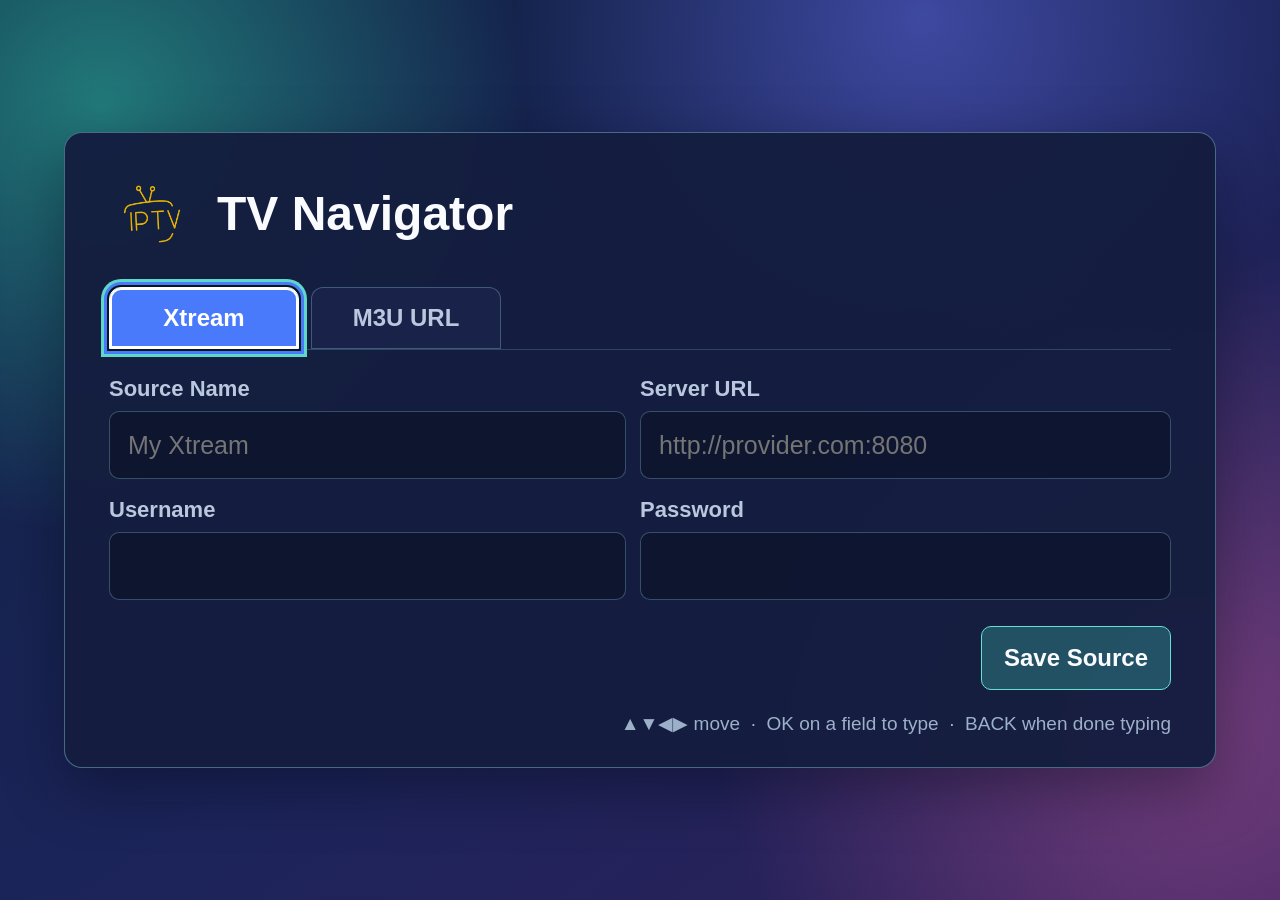
==== commit 4d35ee7a: "introduce new layout and changes like  - Login page design revamp  - add information against Movie  " ====
--- a/index.html
+++ b/index.html
@@ -44,19 +44,7 @@
         };
       })();
     </script>
-    <script src="polyfills.js"></script>
-    <script>
-      if (window._sd) window._sd("polyfills OK");
-    </script>
-    <script src="hls.min.js"></script>
-    <script>
-      if (window._sd) window._sd("hls.min.js OK");
-    </script>
-    <script src="mpegts.min.js"></script>
-    <script>
-      if (window._sd) window._sd("mpegts OK — app.js loading...");
-    </script>
-    <!-- Redirect to dedicated login page when no source is saved yet -->
+    <!-- Redirect before loading large playback libraries when no source exists. -->
     <script>
       (function () {
         try {
@@ -69,6 +57,25 @@
           window.location.replace("login.html");
         }
       })();
+    </script>
+    <script src="polyfills.js"></script>
+    <script>
+      if (window._sd) window._sd("polyfills OK");
+    </script>
+    <script src="hls.min.js"></script>
+    <script>
+      if (window._sd) window._sd("hls.min.js OK");
+    </script>
+    <script>
+      (function () {
+        var video = document.createElement("video");
+        if (!video.canPlayType || !video.canPlayType("video/mp2t")) {
+          document.write('<script src="mpegts.min.js"><\/script>');
+        }
+      })();
+    </script>
+    <script>
+      if (window._sd) window._sd("mpegts OK — app.js loading...");
     </script>
   </head>
   <body>
--- a/style.css
+++ b/style.css
@@ -413,6 +413,8 @@
 
 .sync-progress {
   margin: 12px 24px 0;
+  -webkit-flex: 0 0 auto;
+  flex: 0 0 auto;
   padding: 14px 16px;
   border-radius: 10px;
   border: 1px solid rgba(255, 255, 255, 0.12);
@@ -442,6 +444,13 @@
   height: 100%;
   width: 0%;
   background: linear-gradient(90deg, #66a8f5, #8fd67d);
+}
+
+#workspace.sync-progress-visible > .split-layout,
+#workspace.sync-progress-visible > .home-wrap,
+#workspace.sync-progress-visible > .empty-state,
+#workspace.sync-progress-visible > .status-box {
+  top: 18px;
 }
 
 .empty-state,
@@ -828,6 +837,10 @@
   background: rgba(19, 24, 31, 0.84);
 }
 
+.split-layout--wide .category-pane {
+  width: 420px;
+}
+
 /* Pane headers stay pinned; only .pane-scroll bodies move. */
 .category-pane > .section-toolbar,
 .list-pane > .section-toolbar,
@@ -1020,6 +1033,15 @@
   border-color: rgba(130, 180, 245, 0.75);
   -webkit-box-shadow: 0 0 0 3px rgba(130, 180, 245, 0.24);
   box-shadow: 0 0 0 3px rgba(130, 180, 245, 0.24);
+}
+
+.poster-card.is-opening {
+  background: rgba(73, 108, 170, 0.62);
+  border-color: rgba(160, 204, 255, 0.95);
+  -webkit-transform: scale(0.98);
+  transform: scale(0.98);
+  -webkit-transition: background 80ms ease, border-color 80ms ease, -webkit-transform 80ms ease;
+  transition: background 80ms ease, border-color 80ms ease, transform 80ms ease;
 }
 
 .channel-card-top,
@@ -1467,11 +1489,18 @@
   width: 100%;
   height: 100%;
   display: block;
-  -webkit-object-fit: contain;
-  object-fit: contain;
-  -webkit-object-position: center top;
-  object-position: center top;
-  background: #080b12;
+  position: absolute;
+  top: 0;
+  right: 0;
+  bottom: 0;
+  left: 0;
+  min-width: 100%;
+  min-height: 100%;
+  -webkit-object-fit: cover !important;
+  object-fit: cover !important;
+  -webkit-object-position: center center;
+  object-position: center center;
+  background: transparent;
 }
 
 .poster-card--live .poster {
@@ -1503,8 +1532,9 @@
 }
 
 .poster-card--title-overlay .poster img {
-  object-fit: contain;
-  background: #080b12;
+  -webkit-object-fit: cover !important;
+  object-fit: cover !important;
+  background: transparent;
 }
 
 .poster-title-overlay {
@@ -1512,15 +1542,15 @@
   right: 0;
   bottom: 0;
   left: 0;
-  min-height: 68px;
-  padding: 12px 12px 10px;
-  background: rgba(0, 0, 0, 0.16);
+  min-height: 0;
+  padding: 18px 14px 14px;
+  background: rgba(0, 0, 0, 0.72);
   color: #ffffff;
-  font-size: 18px;
+  font-size: 20px;
   font-weight: 700;
   line-height: 1.28;
   text-align: left;
-  text-shadow: 0 1px 3px #000000;
+  text-shadow: 0 2px 3px #000000, 0 0 5px #000000;
 }
 
 .poster-card .poster-body {
@@ -1631,6 +1661,267 @@
   height: 100%;
   overflow-y: auto;
   color: #f6f9ff;
+  -webkit-transform: translateX(100%);
+  transform: translateX(100%);
+  -webkit-transition: -webkit-transform 280ms ease-out;
+  transition: transform 280ms ease-out;
+}
+
+.movie-detail-modal.open .movie-detail-shell {
+  -webkit-transform: translateX(0);
+  transform: translateX(0);
+}
+
+.series-detail-shell {
+  position: relative;
+  width: 100%;
+  height: 100%;
+  overflow-y: auto;
+  color: #f6f9ff;
+  background: #0b0d11;
+}
+
+.series-detail-shell::-webkit-scrollbar,
+.series-episode-list::-webkit-scrollbar {
+  width: 0;
+  height: 0;
+}
+
+.series-detail-content {
+  display: -webkit-box;
+  display: -webkit-flex;
+  display: flex;
+  -webkit-align-items: flex-start;
+  align-items: flex-start;
+}
+
+.series-detail-poster {
+  width: 250px;
+  height: 370px;
+  margin-right: 46px;
+  overflow: hidden;
+  border-radius: 14px;
+  background: #080b12;
+  box-shadow: 0 18px 44px rgba(0, 0, 0, 0.55);
+  -webkit-flex-shrink: 0;
+  flex-shrink: 0;
+}
+
+.series-detail-poster img {
+  display: block;
+  width: 100%;
+  height: 100%;
+  object-fit: cover;
+}
+
+.series-season-bar {
+  display: -webkit-box;
+  display: -webkit-flex;
+  display: flex;
+  -webkit-box-align: center;
+  -webkit-align-items: center;
+  align-items: center;
+  margin: 0 0 34px;
+}
+
+.series-season-bar label {
+  margin-right: 14px;
+  font-size: 22px;
+  font-weight: 700;
+}
+
+.series-season-bar select {
+  min-width: 300px;
+  height: 54px;
+  padding: 0 16px;
+  border: 1px solid rgba(255, 255, 255, 0.24);
+  border-radius: 8px;
+  background: #182132;
+  color: #f6f9ff;
+  font-size: 20px;
+}
+
+.series-season-bar span {
+  margin-left: 18px;
+  color: #aab4c2;
+  font-size: 19px;
+}
+
+.series-season-bar .series-season-release {
+  margin-left: auto;
+  color: #d7e5f5;
+  font-size: 18px;
+  text-align: right;
+  white-space: nowrap;
+}
+
+.series-season-menu {
+  position: fixed;
+  z-index: 760;
+  width: 300px;
+  max-height: 440px;
+  overflow-y: auto;
+  padding: 8px;
+  border: 2px solid #79c8ff;
+  border-radius: 8px;
+  background: #111a29;
+  box-shadow: 0 12px 36px rgba(0, 0, 0, 0.7);
+}
+
+.series-season-option {
+  display: block;
+  width: 100%;
+  min-height: 54px;
+  margin: 2px 0;
+  padding: 0 16px;
+  border: 1px solid transparent;
+  border-radius: 5px;
+  background: transparent;
+  color: #f6f9ff;
+  font-size: 21px;
+  text-align: left;
+}
+
+.series-season-option.active {
+  border-color: #79c8ff;
+  background: #203854;
+}
+
+.series-season-heading {
+  margin: 0 0 22px;
+  color: #f6f9ff;
+  font-size: 30px;
+  font-weight: 700;
+  line-height: 1.2;
+}
+
+.series-episode-list {
+  padding-bottom: 48px;
+}
+
+.series-detail-cast {
+  position: relative;
+  margin-top: 34px;
+  margin-bottom: 42px;
+  padding-bottom: 30px;
+}
+
+.series-detail-cast:after {
+  position: absolute;
+  right: 0;
+  bottom: 0;
+  left: 0;
+  height: 1px;
+  background: -webkit-linear-gradient(
+    left,
+    rgba(126, 177, 224, 0.5) 0%,
+    rgba(126, 177, 224, 0.22) 48%,
+    rgba(126, 177, 224, 0) 100%
+  );
+  background: linear-gradient(
+    to right,
+    rgba(126, 177, 224, 0.5) 0%,
+    rgba(126, 177, 224, 0.22) 48%,
+    rgba(126, 177, 224, 0) 100%
+  );
+  content: "";
+}
+
+.series-episode {
+  display: -webkit-box;
+  display: -webkit-flex;
+  display: flex;
+  width: 100%;
+  min-height: 124px;
+  margin-bottom: 10px;
+  padding: 10px 18px;
+  border: 1px solid rgba(255, 255, 255, 0.1);
+  border-radius: 8px;
+  background: rgba(20, 26, 36, 0.88);
+  color: #f6f9ff;
+  text-align: left;
+  cursor: pointer;
+  -webkit-box-align: center;
+  -webkit-align-items: center;
+  align-items: center;
+}
+
+.series-episode-number {
+  width: 46px;
+  color: #8d9aae;
+  font-size: 22px;
+  font-weight: 700;
+  text-align: center;
+  -webkit-flex-shrink: 0;
+  flex-shrink: 0;
+}
+
+.series-episode-artwork {
+  width: 156px;
+  height: 88px;
+  margin: 0 20px 0 12px;
+  overflow: hidden;
+  border-radius: 5px;
+  background: #080b12;
+  -webkit-flex-shrink: 0;
+  flex-shrink: 0;
+}
+
+.series-episode-artwork img {
+  display: block;
+  width: 100%;
+  height: 100%;
+  object-fit: cover;
+}
+
+.series-episode-copy {
+  min-width: 0;
+  -webkit-box-flex: 1;
+  -webkit-flex: 1;
+  flex: 1;
+}
+
+.series-episode-copy b,
+.series-episode-copy small {
+  display: block;
+}
+
+.series-episode-copy b {
+  margin-bottom: 7px;
+  font-size: 21px;
+}
+
+.series-episode-copy small {
+  max-height: 43px;
+  overflow: hidden;
+  color: #aab4c2;
+  font-size: 16px;
+  line-height: 1.35;
+}
+
+.series-episode-copy .series-episode-release {
+  max-height: none;
+  margin-bottom: 4px;
+  color: #d7e5f5;
+  font-size: 15px;
+}
+
+.series-episode-duration {
+  width: 84px;
+  margin-left: 18px;
+  color: #aab4c2;
+  font-size: 17px;
+  text-align: right;
+  -webkit-flex-shrink: 0;
+  flex-shrink: 0;
+}
+
+.series-episode > .icon-svg {
+  width: 25px;
+  height: 25px;
+  margin-left: 18px;
+  -webkit-flex-shrink: 0;
+  flex-shrink: 0;
 }
 
 .mv-hero {
@@ -1809,6 +2100,41 @@
   background: rgba(255, 213, 105, 0.12);
   color: #ffd569;
   font-weight: 700;
+}
+
+.mv-chip-parental {
+  border-color: rgba(240, 150, 104, 0.48);
+  background: rgba(240, 150, 104, 0.14);
+  color: #ffc09d;
+  font-weight: 700;
+}
+
+.mv-chip-quality {
+  border-color: rgba(104, 225, 210, 0.42);
+  background: rgba(104, 225, 210, 0.12);
+  color: #a8eee6;
+  font-weight: 700;
+}
+
+.mv-chip-release {
+  border-color: rgba(126, 177, 224, 0.5);
+  background: rgba(126, 177, 224, 0.16);
+  color: #c8e5ff;
+  font-weight: 700;
+}
+
+.series-season-bar .series-season-release {
+  margin: 0 0 10px auto;
+  padding: 9px 18px;
+  font-size: 18px;
+}
+
+.series-episode-copy .series-episode-release {
+  display: inline-block;
+  max-width: 100%;
+  margin: 0 0 6px;
+  padding: 4px 10px;
+  font-size: 14px;
 }
 
 .mv-plot {
@@ -2432,6 +2758,122 @@
   border-color: rgba(68, 99, 139, 0.24);
   background: rgba(244, 248, 252, 0.98);
   color: #1e2f44;
+}
+
+/* Large living-room TVs: increase the reading scale while preserving the
+   fixed 1920x1080 layout and enough room for long labels. */
+@media screen and (min-width: 1600px) and (min-height: 900px) {
+  #rail {
+    width: 154px;
+    padding-top: 28px;
+  }
+
+  .rail-brand,
+  .brand-mark {
+    width: 116px;
+    height: 116px;
+  }
+
+  .rail-btn {
+    width: 126px;
+    min-height: 108px;
+    font-size: 19px;
+  }
+
+  .rail-btn .ic {
+    font-size: 40px;
+  }
+
+  #topbar {
+    height: 102px;
+    padding: 0 30px;
+  }
+
+  .source-btn {
+    width: 340px;
+    min-width: 340px;
+    height: 64px;
+    font-size: 20px;
+  }
+
+  .search-wrap {
+    width: 760px;
+    height: 70px;
+  }
+
+  #global-search {
+    font-size: 29px;
+  }
+
+  .topbar-time-value {
+    font-size: 32px;
+  }
+
+  .topbar-date-value {
+    font-size: 17px;
+  }
+
+  .icon-btn,
+  .btn,
+  .tab-btn,
+  .category-btn,
+  .segment-btn {
+    min-height: 56px;
+    padding-right: 20px;
+    padding-left: 20px;
+    font-size: 19px;
+  }
+
+  .home-wrap {
+    padding: 30px;
+  }
+
+  .section-title,
+  .series-page-title {
+    font-size: 40px;
+  }
+
+  .section-subtitle,
+  .muted,
+  .section-count {
+    font-size: 20px;
+  }
+
+  .channel-card,
+  .content-card {
+    min-height: 98px;
+    margin-bottom: 12px;
+    padding: 12px 16px;
+  }
+
+  .logo-box {
+    width: 70px;
+    height: 70px;
+    margin-right: 18px;
+  }
+
+  .card-title {
+    font-size: 27px;
+  }
+
+  .card-subtitle,
+  .epg-meta,
+  .source-subline,
+  .inline-meta,
+  .overlay-status,
+  .section-count {
+    font-size: 19px;
+  }
+
+  .empty-state p,
+  .status-box p {
+    font-size: 32px;
+  }
+
+  .empty-state h2,
+  .status-box h2 {
+    font-size: 38px;
+  }
 }
 
 body.tvn-theme-light .btn.primary,
